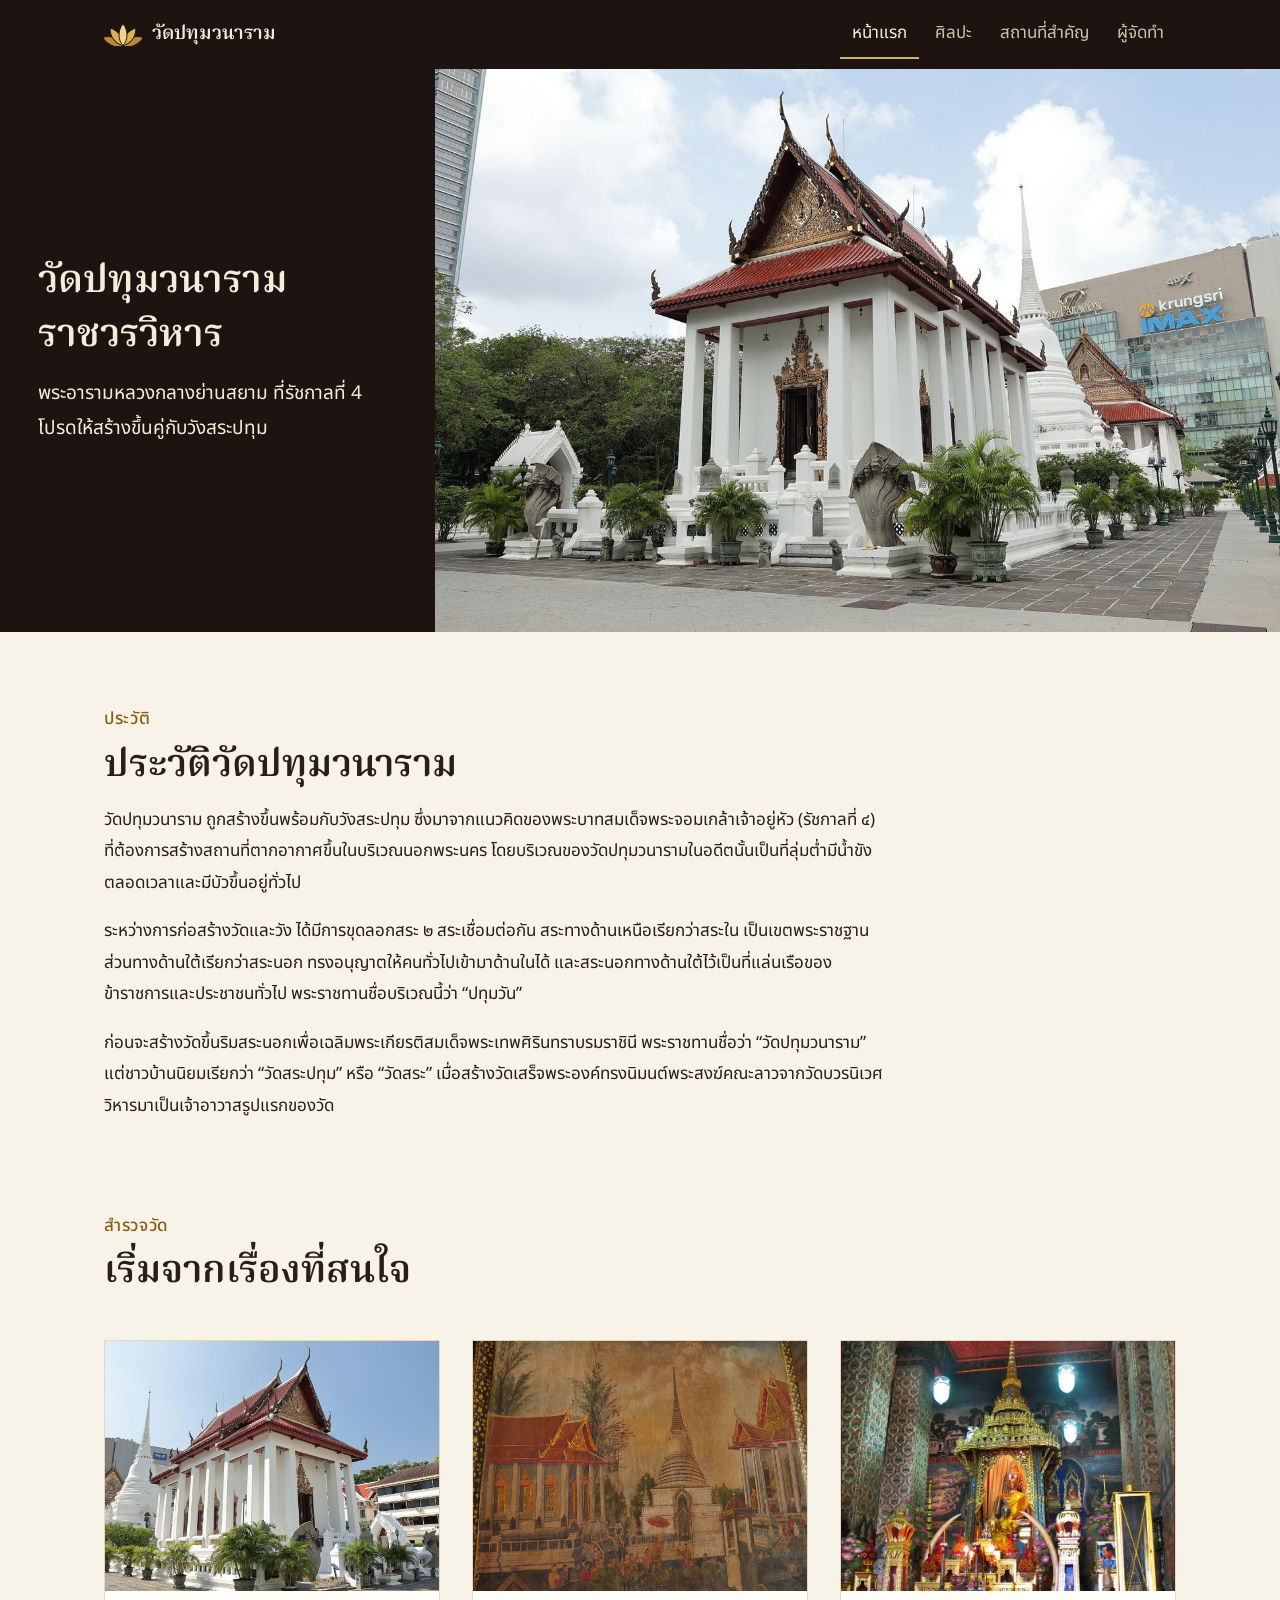
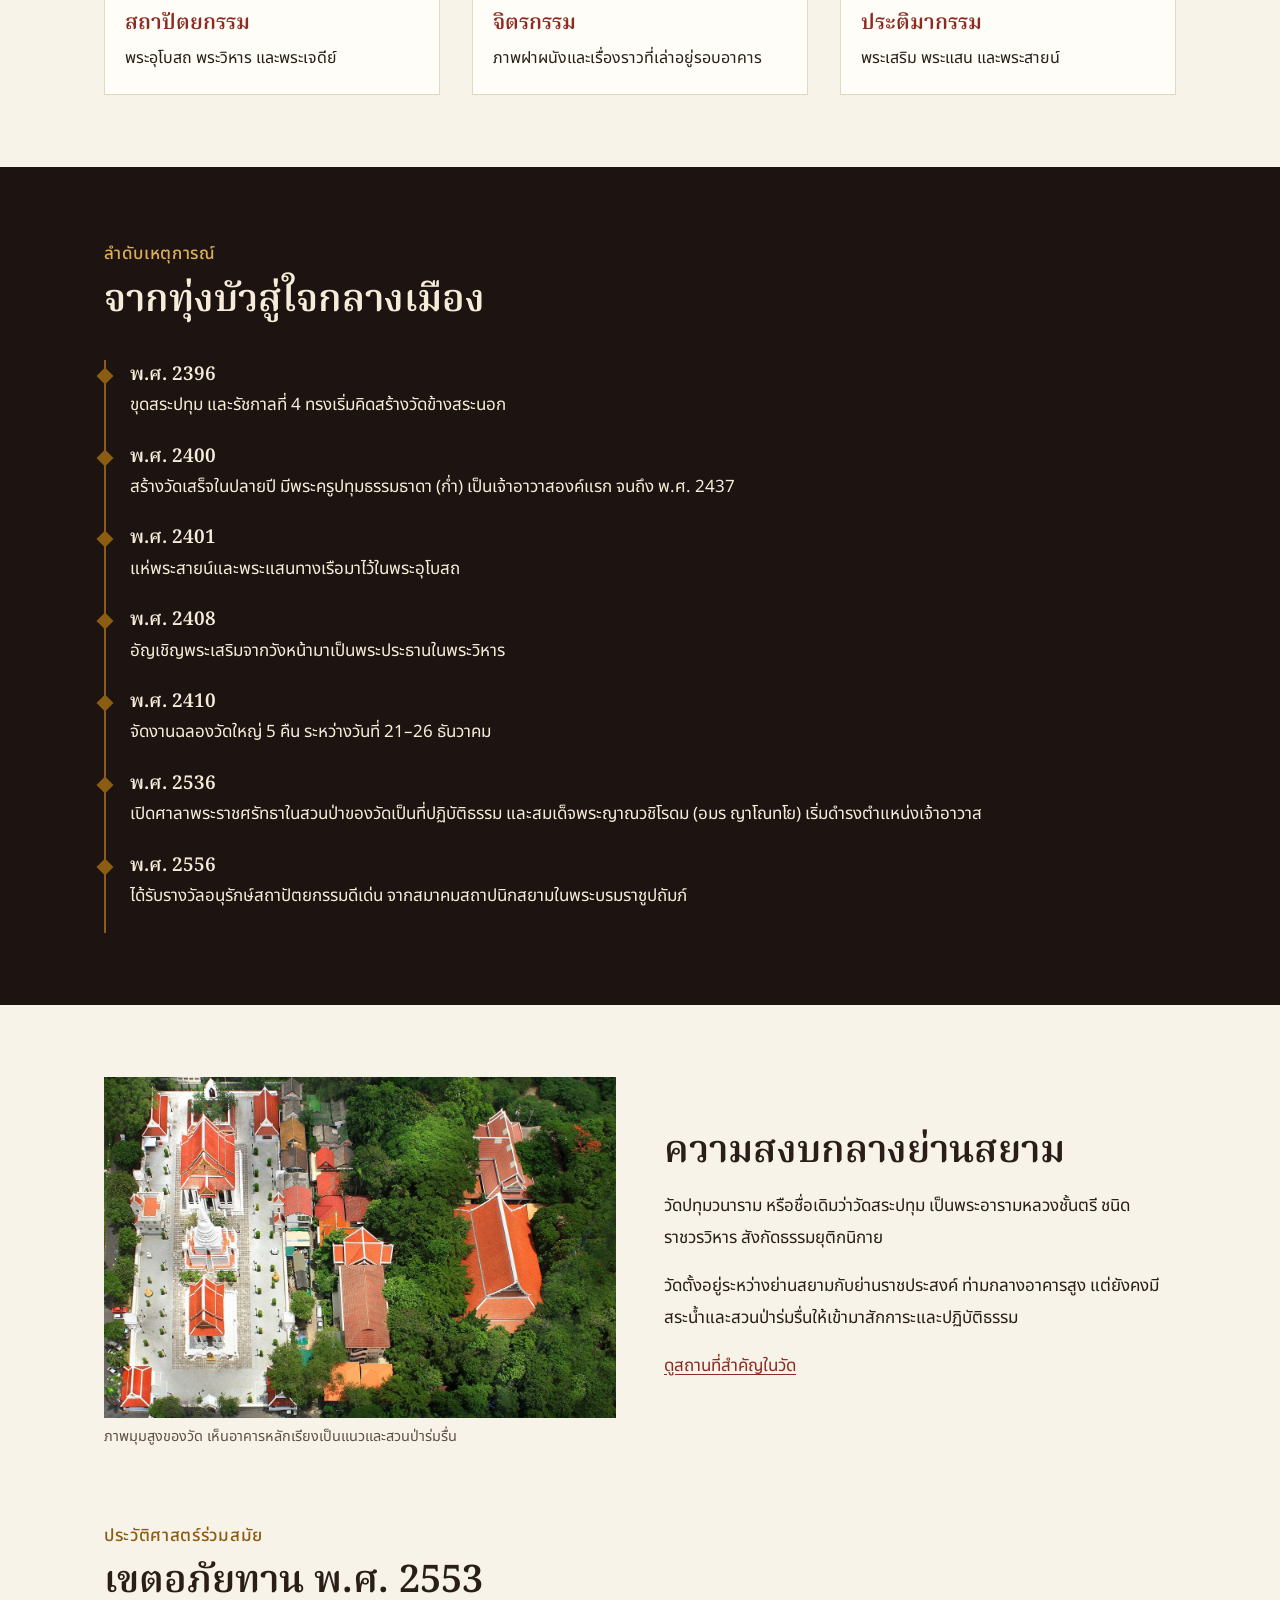
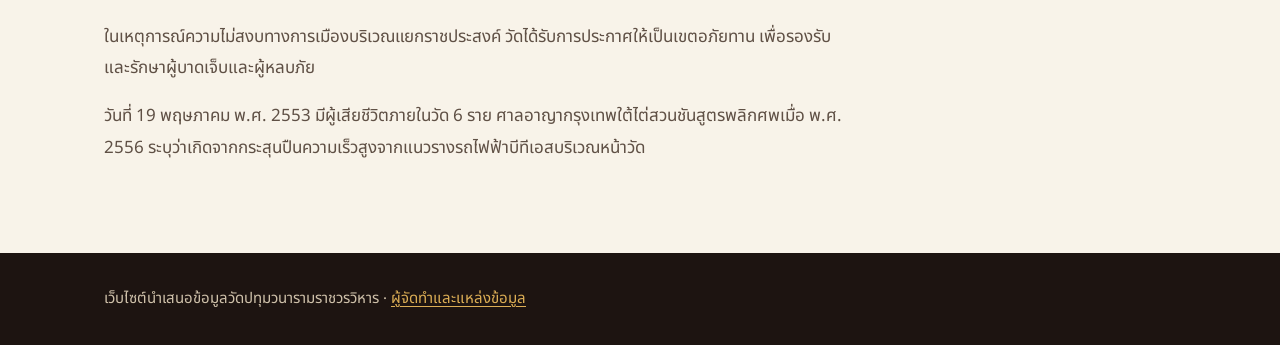
==== index.html @ 5f9ba3c5 "Move temple history to the home page Co-Authored-By: Claude Opus 5.5 <noreply@anthropic.com>" ====
<!doctype html>
<html lang="th">
<head>
  <meta charset="utf-8">
  <meta name="viewport" content="width=device-width, initial-scale=1">
  <title>วัดปทุมวนารามราชวรวิหาร</title>
  <meta name="description" content="ข้อมูลศิลปะและสถานที่สำคัญของวัดปทุมวนารามราชวรวิหาร กรุงเทพมหานคร">
  <link rel="stylesheet" href="assets/css/style.css">
</head>
<body>
  <a class="skip" href="#main">ข้ามไปยังเนื้อหา</a>
  <header class="site-header">
    <div class="wrap">
      <a class="brand" href="index.html">วัดปทุมวนาราม</a>
      <nav class="site-nav" aria-label="เมนูหลัก">
        <a href="index.html" aria-current="page">หน้าแรก</a>
        <a href="art.html">ศิลปะ</a>
        <a href="places.html">สถานที่สำคัญ</a>
        <a href="credits.html">ผู้จัดทำ</a>
      </nav>
    </div>
  </header>

  <main id="main">
    <section class="hero">
      <img src="assets/img/hero.jpg" alt="พระอุโบสถ พระเจดีย์ และพระวิหารของวัดปทุมวนาราม" width="1400" height="933">
      <div class="wrap">
        <h1>วัดปทุมวนาราม<br>ราชวรวิหาร</h1>
        <p>พระอารามหลวงกลางย่านสยาม ที่รัชกาลที่ 4 โปรดให้สร้างขึ้นคู่กับวังสระปทุม</p>
      </div>
    </section>

    <section class="section">
      <div class="wrap">
        <p class="eyebrow">ประวัติ</p>
        <h2>ประวัติวัดปทุมวนาราม</h2>
        <div class="prose">
          <p>วัดปทุมวนาราม ถูกสร้างขึ้นพร้อมกับวังสระปทุม ซึ่งมาจากแนวคิดของพระบาทสมเด็จพระจอมเกล้าเจ้าอยู่หัว (รัชกาลที่ ๔) ที่ต้องการสร้างสถานที่ตากอากาศขึ้นในบริเวณนอกพระนคร โดยบริเวณของวัดปทุมวนารามในอดีตนั้นเป็นที่ลุ่มต่ำมีน้ำขังตลอดเวลาและมีบัวขึ้นอยู่ทั่วไป</p>
          <p>ระหว่างการก่อสร้างวัดและวัง ได้มีการขุดลอกสระ ๒ สระเชื่อมต่อกัน สระทางด้านเหนือเรียกว่าสระใน เป็นเขตพระราชฐาน ส่วนทางด้านใต้เรียกว่าสระนอก ทรงอนุญาตให้คนทั่วไปเข้ามาด้านในได้ และสระนอกทางด้านใต้ไว้เป็นที่แล่นเรือของข้าราชการและประชาชนทั่วไป พระราชทานชื่อบริเวณนี้ว่า “ปทุมวัน”</p>
          <p>ก่อนจะสร้างวัดขึ้นริมสระนอกเพื่อเฉลิมพระเกียรติสมเด็จพระเทพศิรินทราบรมราชินี พระราชทานชื่อว่า “วัดปทุมวนาราม” แต่ชาวบ้านนิยมเรียกว่า “วัดสระปทุม” หรือ “วัดสระ” เมื่อสร้างวัดเสร็จพระองค์ทรงนิมนต์พระสงฆ์คณะลาวจากวัดบวรนิเวศวิหารมาเป็นเจ้าอาวาสรูปแรกของวัด</p>
        </div>
      </div>
    </section>

    <section class="section" style="padding-top:0">
      <div class="wrap">
        <p class="eyebrow">สำรวจวัด</p>
        <h2>เริ่มจากเรื่องที่สนใจ</h2>
        <div class="cards">
          <a class="card" href="art.html#architecture">
            <img src="assets/img/ubosot.jpg" alt="พระอุโบสถวัดปทุมวนาราม" width="1400" height="933" loading="lazy">
            <div class="card-body"><h3>สถาปัตยกรรม</h3><p>พระอุโบสถ พระวิหาร และพระเจดีย์</p></div>
          </a>
          <a class="card" href="art.html#painting">
            <img src="assets/img/mural-temple.jpg" alt="จิตรกรรมฝาผนังภาพวัดและเจดีย์" width="1400" height="1051" loading="lazy">
            <div class="card-body"><h3>จิตรกรรม</h3><p>ภาพฝาผนังและเรื่องราวที่เล่าอยู่รอบอาคาร</p></div>
          </a>
          <a class="card" href="art.html#sculpture">
            <img src="assets/img/phra-serm.jpg" alt="พระเสริมและพระแสนในพระวิหาร" width="1400" height="1612" loading="lazy">
            <div class="card-body"><h3>ประติมากรรม</h3><p>พระเสริม พระแสน และพระสายน์</p></div>
          </a>
        </div>
      </div>
    </section>

    <section class="section section-dark">
      <div class="wrap">
        <p class="eyebrow">ลำดับเหตุการณ์</p>
        <h2>จากทุ่งบัวสู่ใจกลางเมือง</h2>
        <ol class="timeline">
          <li><b>พ.ศ. 2396</b>ขุดสระปทุม และรัชกาลที่ 4 ทรงเริ่มคิดสร้างวัดข้างสระนอก</li>
          <li><b>พ.ศ. 2400</b>สร้างวัดเสร็จในปลายปี มีพระครูปทุมธรรมธาดา (ก่ำ) เป็นเจ้าอาวาสองค์แรก จนถึง พ.ศ. 2437</li>
          <li><b>พ.ศ. 2401</b>แห่พระสายน์และพระแสนทางเรือมาไว้ในพระอุโบสถ</li>
          <li><b>พ.ศ. 2408</b>อัญเชิญพระเสริมจากวังหน้ามาเป็นพระประธานในพระวิหาร</li>
          <li><b>พ.ศ. 2410</b>จัดงานฉลองวัดใหญ่ 5 คืน ระหว่างวันที่ 21–26 ธันวาคม</li>
          <li><b>พ.ศ. 2536</b>เปิดศาลาพระราชศรัทธาในสวนป่าของวัดเป็นที่ปฏิบัติธรรม และสมเด็จพระญาณวชิโรดม (อมร ญาโณทโย) เริ่มดำรงตำแหน่งเจ้าอาวาส</li>
          <li><b>พ.ศ. 2556</b>ได้รับรางวัลอนุรักษ์สถาปัตยกรรมดีเด่น จากสมาคมสถาปนิกสยามในพระบรมราชูปถัมภ์</li>
        </ol>
      </div>
    </section>

    <section class="section">
      <div class="wrap feature" style="margin-top:0">
        <figure>
          <img src="assets/img/aerial.jpg" alt="ภาพมุมสูงของวัดปทุมวนาราม เห็นพระวิหาร พระเจดีย์ พระอุโบสถ และสวนป่าด้านข้าง" width="1280" height="853" loading="lazy">
          <figcaption>ภาพมุมสูงของวัด เห็นอาคารหลักเรียงเป็นแนวและสวนป่าร่มรื่น</figcaption>
        </figure>
        <div>
          <h2>ความสงบกลางย่านสยาม</h2>
          <p>วัดปทุมวนาราม หรือชื่อเดิมว่าวัดสระปทุม เป็นพระอารามหลวงชั้นตรี ชนิดราชวรวิหาร สังกัดธรรมยุติกนิกาย</p>
          <p>วัดตั้งอยู่ระหว่างย่านสยามกับย่านราชประสงค์ ท่ามกลางอาคารสูง แต่ยังคงมีสระน้ำและสวนป่าร่มรื่นให้เข้ามาสักการะและปฏิบัติธรรม</p>
          <p><a href="places.html">ดูสถานที่สำคัญในวัด</a></p>
        </div>
      </div>
    </section>

    <section class="section" style="padding-top:0">
      <div class="wrap">
        <p class="eyebrow">ประวัติศาสตร์ร่วมสมัย</p>
        <h2>เขตอภัยทาน พ.ศ. 2553</h2>
        <p class="lead">ในเหตุการณ์ความไม่สงบทางการเมืองบริเวณแยกราชประสงค์ วัดได้รับการประกาศให้เป็นเขตอภัยทาน เพื่อรองรับและรักษาผู้บาดเจ็บและผู้หลบภัย</p>
        <p class="lead">วันที่ 19 พฤษภาคม พ.ศ. 2553 มีผู้เสียชีวิตภายในวัด 6 ราย ศาลอาญากรุงเทพใต้ไต่สวนชันสูตรพลิกศพเมื่อ พ.ศ. 2556 ระบุว่าเกิดจากกระสุนปืนความเร็วสูงจากแนวรางรถไฟฟ้าบีทีเอสบริเวณหน้าวัด</p>
      </div>
    </section>
  </main>

  <footer class="site-footer">
    <div class="wrap"><p>เว็บไซต์นำเสนอข้อมูลวัดปทุมวนารามราชวรวิหาร · <a href="credits.html">ผู้จัดทำและแหล่งข้อมูล</a></p></div>
  </footer>
</body>
</html>
---- assets/css/style.css ----
@import url('https://fonts.googleapis.com/css2?family=Noto+Sans+Thai:wght@300;400;500;700&family=Noto+Serif+Thai:wght@400;600;700&display=swap');

:root {
  --ivory: #f8f3e9;
  --paper: #fffdf8;
  --ink: #2a1f18;
  --ink-soft: #5f5045;
  --lacquer: #1d1411;
  --on-lacquer: #f6ecd9;
  --on-lacquer-soft: #cfc1aa;
  --roof: #8c2b20;
  --gold: #8a5d12;
  --gold-bright: #dcae55;
  --line: #e2d7c3;
  --serif: 'Noto Serif Thai', serif;
  --sans: 'Noto Sans Thai', sans-serif;
  --wrap: 1120px;
}

* { box-sizing: border-box; }

html { scroll-behavior: smooth; scroll-padding-top: 88px; }

body {
  margin: 0;
  background: var(--ivory);
  color: var(--ink);
  font: 400 17px/1.85 var(--sans);
}

img { display: block; max-width: 100%; height: auto; }

a { color: var(--roof); text-underline-offset: 3px; }

:focus-visible { outline: 3px solid var(--gold-bright); outline-offset: 2px; }

h1, h2, h3 { font-family: var(--serif); font-weight: 600; line-height: 1.4; margin: 0; }

p { margin: 0 0 1em; }

.wrap { max-width: var(--wrap); margin: 0 auto; padding: 0 24px; }

.skip {
  position: absolute;
  left: 16px;
  top: -60px;
  background: var(--paper);
  padding: 8px 16px;
  z-index: 20;
}
.skip:focus { top: 8px; }

/* Header */
.site-header {
  position: sticky;
  top: 0;
  z-index: 10;
  background: var(--lacquer);
  color: var(--on-lacquer);
}
.site-header .wrap {
  display: flex;
  flex-wrap: wrap;
  align-items: center;
  justify-content: space-between;
  gap: 4px 24px;
  padding-top: 10px;
  padding-bottom: 10px;
}
.brand {
  display: inline-flex;
  align-items: center;
  gap: 10px;
  color: var(--on-lacquer);
  font: 600 19px/1.4 var(--serif);
  text-decoration: none;
}
.brand::before {
  content: '';
  width: 38px;
  height: 26px;
  background: url('../img/lotus.svg') center / contain no-repeat;
}
.site-nav { display: flex; flex-wrap: wrap; gap: 4px; }
.site-nav a {
  color: var(--on-lacquer-soft);
  padding: 8px 12px;
  min-height: 44px;
  display: inline-flex;
  align-items: center;
  text-decoration: none;
  border-bottom: 2px solid transparent;
  transition: color .2s;
}
.site-nav a:hover { color: var(--on-lacquer); }
.site-nav a[aria-current="page"] { color: var(--on-lacquer); border-bottom-color: var(--gold-bright); }

/* Hero */
.hero {
  display: grid;
  grid-template-columns: minmax(0, 1fr) auto;
  align-items: center;
  color: var(--on-lacquer);
  background: var(--lacquer);
}
.hero img {
  grid-column: 2;
  grid-row: 1;
  width: min(66vw, calc((100svh - 64px) * 1.5));
}
.hero .wrap {
  grid-column: 1;
  grid-row: 1;
  max-width: none;
  margin: 0;
  padding: 32px clamp(24px, 3vw, 56px);
}
.hero h1 { font-size: clamp(32px, 3vw, 56px); }
.hero p { max-width: 24em; margin: 12px 0 0; font-size: 19px; }

.page-head { background: var(--lacquer); color: var(--on-lacquer); padding: 64px 0 56px; }
.page-head h1 { font-size: clamp(34px, 5vw, 50px); }
.page-head p { max-width: 42em; margin: 12px 0 0; color: var(--on-lacquer-soft); }

.subnav { display: flex; flex-wrap: wrap; gap: 8px; margin-top: 28px; }
.subnav a {
  color: var(--on-lacquer);
  border: 1px solid #6a5642;
  padding: 8px 18px;
  min-height: 44px;
  display: inline-flex;
  align-items: center;
  text-decoration: none;
  transition: border-color .2s, color .2s;
}
.subnav a:hover { border-color: var(--gold-bright); color: var(--gold-bright); }

/* Sections */
.section { padding: 72px 0; }
.section-dark { background: var(--lacquer); color: var(--on-lacquer); }
.section-dark a { color: var(--gold-bright); }
.section-dark .lead, .section-dark figcaption { color: var(--on-lacquer-soft); }

.eyebrow { color: var(--gold); font-weight: 500; letter-spacing: .04em; margin: 0 0 4px; }
.section-dark .eyebrow { color: var(--gold-bright); }
.section h2 { font-size: clamp(28px, 4vw, 38px); margin-bottom: 12px; }
.lead { max-width: 44em; color: var(--ink-soft); }
.prose { max-width: 46em; }

/* Feature rows */
.feature {
  display: grid;
  grid-template-columns: 1fr 1fr;
  gap: 48px;
  align-items: center;
  margin-top: 56px;
}
.feature:nth-of-type(even) > figure { order: 2; }
.feature h3 { font-size: 26px; margin-bottom: 8px; }
.feature figure, .card figure, .mural figure { margin: 0; }
figcaption { color: var(--ink-soft); font-size: 14.5px; line-height: 1.6; margin-top: 8px; }
.tall img { max-height: 620px; width: auto; margin: 0 auto; }

.facts { list-style: none; padding: 0; margin: 12px 0 0; border-top: 1px solid var(--line); }
.facts li { padding: 8px 0; border-bottom: 1px solid var(--line); }
.facts b { font-weight: 500; }

/* Mural stories */
.mural-group { margin-top: 48px; }
.mural-group h3 { font-size: 24px; margin-bottom: 12px; }
.stories { display: grid; grid-template-columns: repeat(2, 1fr); gap: 24px 40px; margin-top: 16px; }
.stories h4 { font: 500 18px/1.5 var(--sans); margin: 0 0 4px; color: var(--gold-bright); }
.stories p { margin: 0; color: var(--on-lacquer-soft); }
.mural { columns: 3 280px; column-gap: 20px; margin-top: 40px; }
.mural figure { break-inside: avoid; margin-bottom: 24px; }

.legend {
  display: grid;
  grid-template-columns: 1fr 1fr;
  gap: 48px;
  margin-top: 56px;
  padding: 32px;
  background: var(--paper);
  border: 1px solid var(--line);
}
.legend h3 { font-size: 24px; margin-bottom: 8px; }
.legend .timeline { margin-top: 16px; }

/* Cards */
.cards { display: grid; grid-template-columns: repeat(3, 1fr); gap: 32px; margin-top: 40px; }
.card { background: var(--paper); border: 1px solid var(--line); display: flex; flex-direction: column; }
.card img { aspect-ratio: 4 / 3; width: 100%; object-fit: cover; }
.card-body { padding: 18px 20px 20px; }
.card h3 { font-size: 21px; margin-bottom: 6px; }
.card p { margin: 0; font-size: 16px; }
a.card { color: inherit; text-decoration: none; transition: border-color .2s; }
a.card:hover { border-color: var(--gold); }
a.card h3 { color: var(--roof); }

.name-list { columns: 2 300px; column-gap: 40px; padding-left: 20px; margin: 16px 0 0; }

/* Timeline */
.timeline { list-style: none; margin: 32px 0 0; padding: 0; border-left: 2px solid var(--gold); }
.timeline li { padding: 0 0 20px 24px; position: relative; }
.timeline li::before {
  content: '';
  position: absolute;
  left: -7px;
  top: 10px;
  width: 12px;
  height: 12px;
  background: var(--gold);
  transform: rotate(45deg);
}
.timeline b { font: 600 19px/1.6 var(--serif); display: block; }

.note {
  background: var(--paper);
  border-left: 3px solid var(--gold);
  padding: 14px 20px;
  margin-top: 32px;
  max-width: 48em;
  font-size: 16px;
}
.note p:last-child { margin: 0; }

/* Credits */
.team { display: grid; grid-template-columns: repeat(3, 1fr); gap: 20px; margin-top: 24px; list-style: none; padding: 0; }
.team li { background: var(--paper); border: 1px solid var(--line); padding: 16px 20px; }
.team b { display: block; font-weight: 500; }
.sources { padding-left: 20px; }
.sources li { margin-bottom: 6px; overflow-wrap: anywhere; }
.table-wrap { overflow-x: auto; margin-top: 16px; }
table { border-collapse: collapse; width: 100%; font-size: 15px; line-height: 1.6; }
th, td { text-align: left; padding: 8px 12px; border-bottom: 1px solid var(--line); vertical-align: top; }
th { font-weight: 500; }

/* Footer */
.site-footer { background: var(--lacquer); color: var(--on-lacquer-soft); padding: 32px 0; font-size: 15px; }
.site-footer a { color: var(--gold-bright); }
.site-footer p { margin: 0; }

@media (max-width: 1100px) {
  .hero { grid-template-columns: 1fr; }
  .hero img { grid-column: 1; width: 100%; }
  .hero .wrap { grid-row: 2; padding: 28px 24px 36px; }
}

@media (max-width: 860px) {
  .feature { grid-template-columns: 1fr; gap: 20px; margin-top: 44px; }
  .feature:nth-of-type(even) > figure { order: 0; }
  .cards, .team { grid-template-columns: repeat(2, 1fr); gap: 20px; }
  .stories { grid-template-columns: 1fr; }
  .legend { grid-template-columns: 1fr; gap: 28px; padding: 24px 20px; }
  .section { padding: 56px 0; }
}

@media (max-width: 560px) {
  body { font-size: 16px; }
  .wrap { padding: 0 16px; }
  .site-header { position: static; }
  html { scroll-padding-top: 16px; }
  .hero .wrap { padding: 24px 16px 32px; }
  .cards, .team { grid-template-columns: 1fr; }
  .site-nav { margin-left: -7px; gap: 0; }
  .site-nav a { padding: 8px 7px; font-size: 15px; }
  .hero p { font-size: 17px; }
}

@media (prefers-reduced-motion: reduce) {
  html { scroll-behavior: auto; }
  * { transition: none !important; }
}
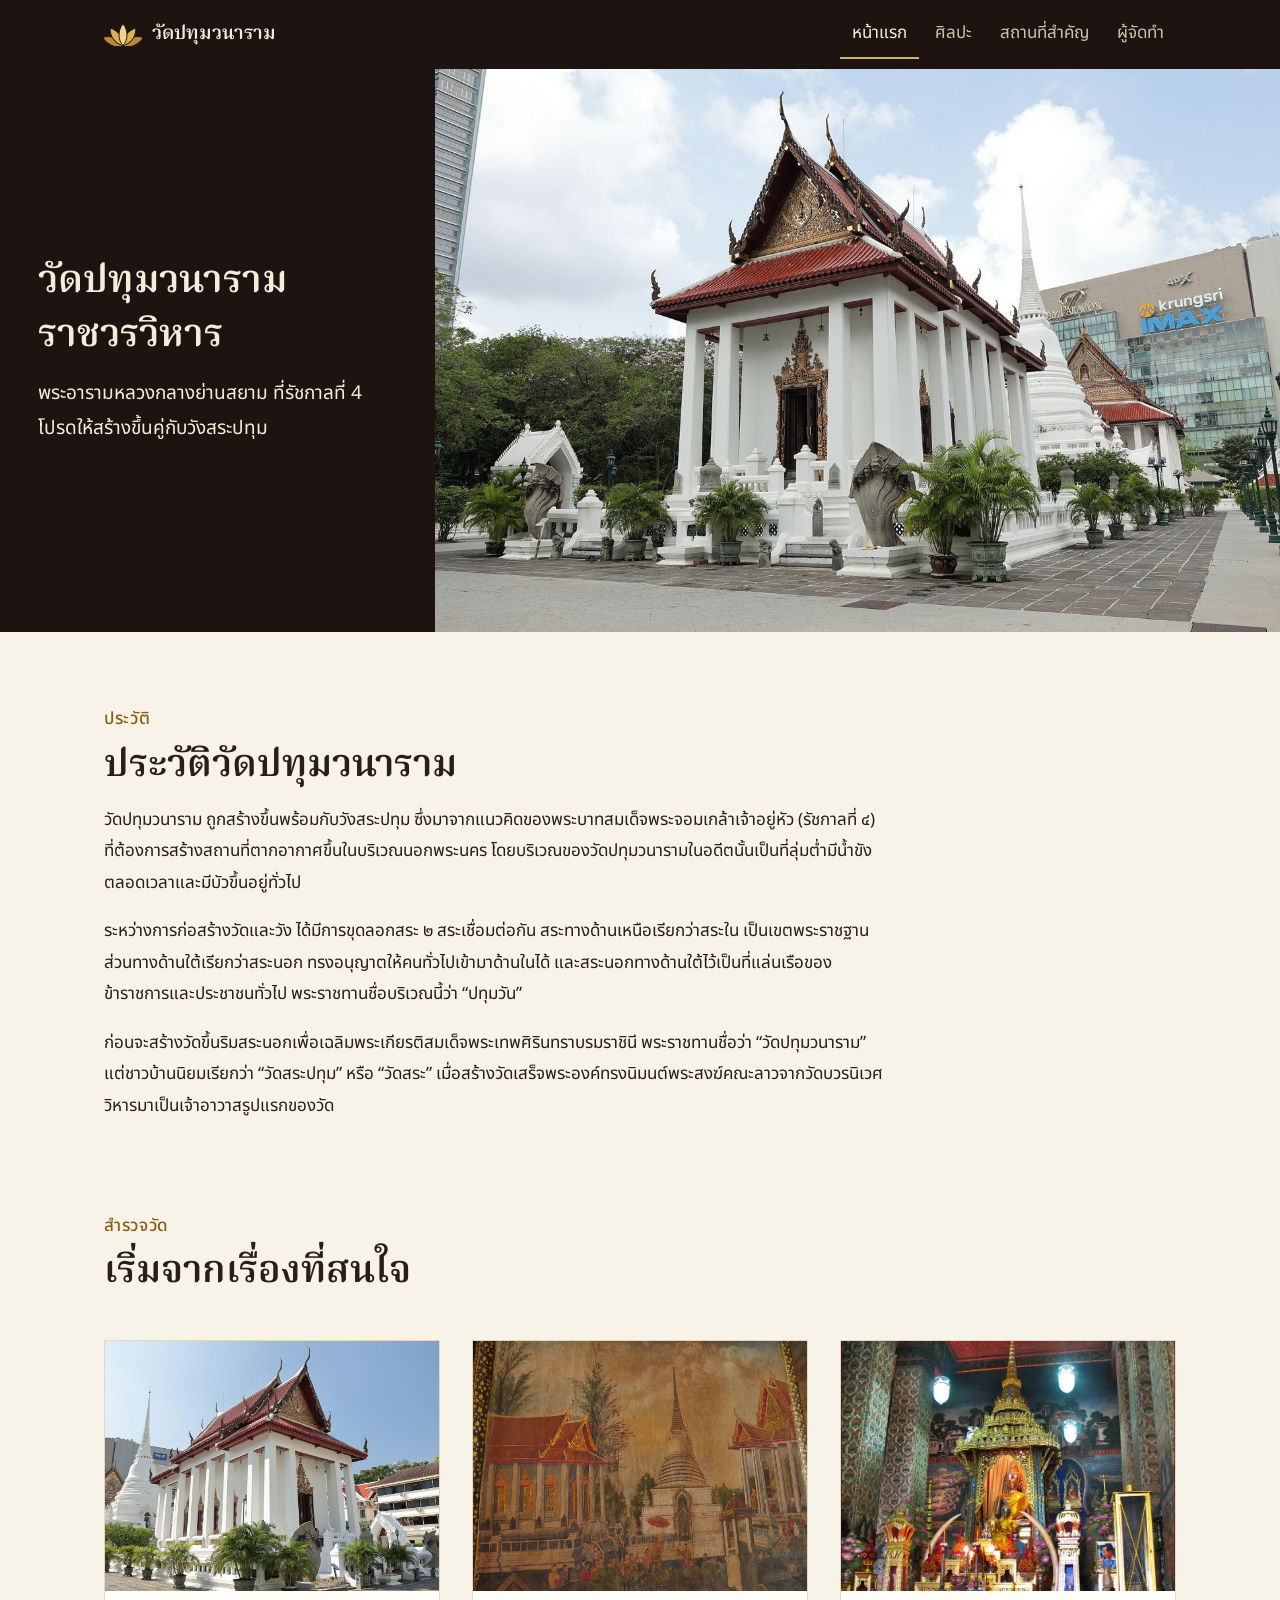
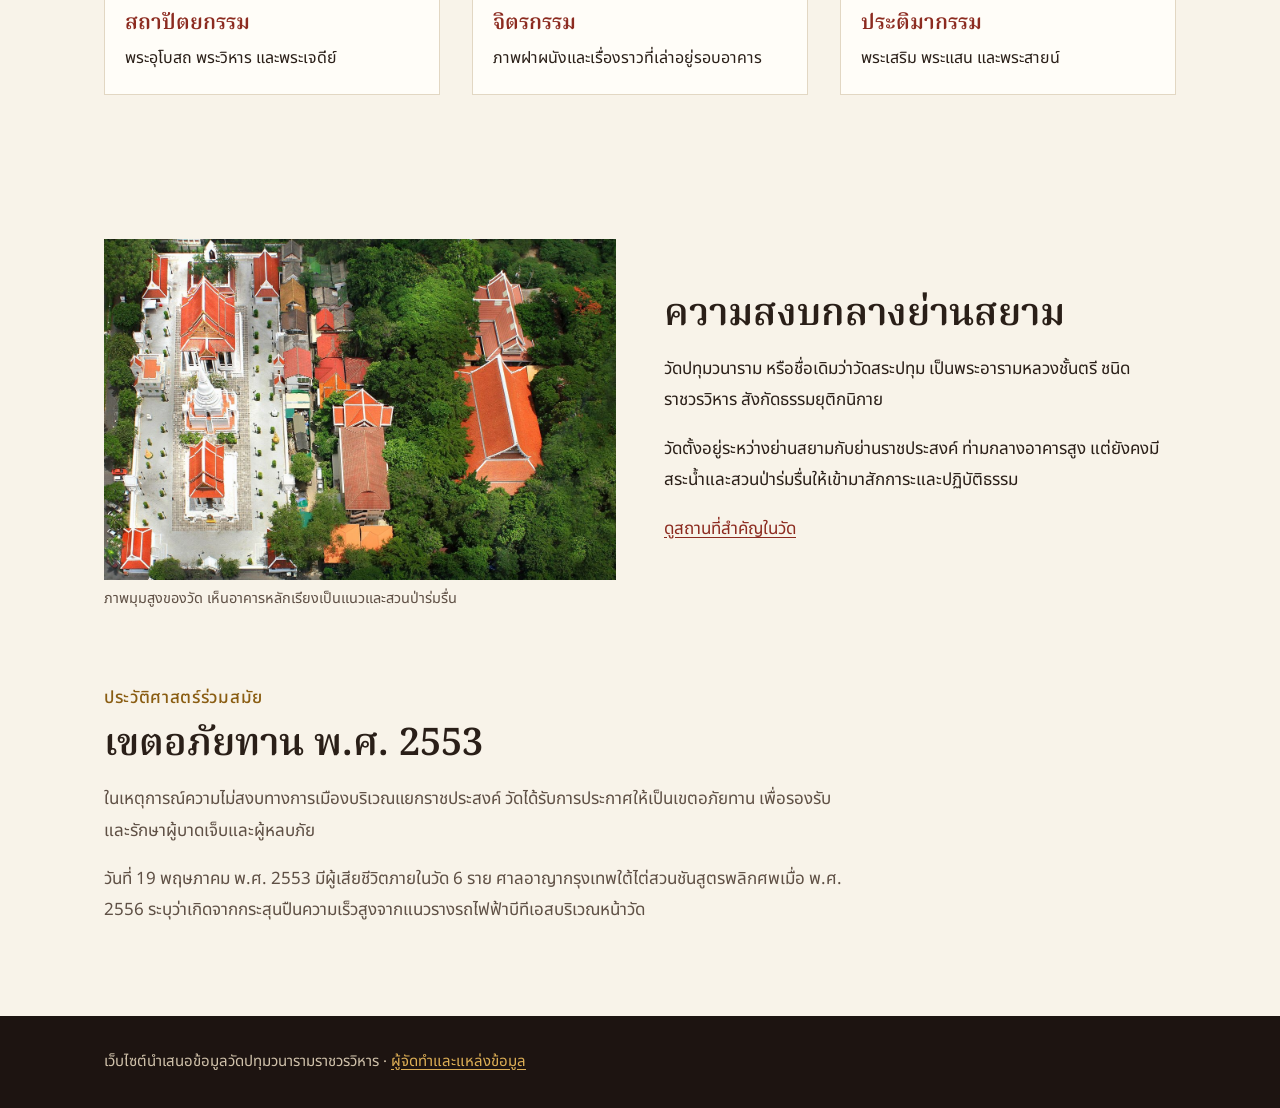
==== commit 106c225d: "Remove the timeline from the home page Co-Authored-By: Claude Opus 5.5 <noreply@anthropic.com>" ====
--- a/index.html
+++ b/index.html
@@ -63,22 +63,6 @@
       </div>
     </section>
 
-    <section class="section section-dark">
-      <div class="wrap">
-        <p class="eyebrow">ลำดับเหตุการณ์</p>
-        <h2>จากทุ่งบัวสู่ใจกลางเมือง</h2>
-        <ol class="timeline">
-          <li><b>พ.ศ. 2396</b>ขุดสระปทุม และรัชกาลที่ 4 ทรงเริ่มคิดสร้างวัดข้างสระนอก</li>
-          <li><b>พ.ศ. 2400</b>สร้างวัดเสร็จในปลายปี มีพระครูปทุมธรรมธาดา (ก่ำ) เป็นเจ้าอาวาสองค์แรก จนถึง พ.ศ. 2437</li>
-          <li><b>พ.ศ. 2401</b>แห่พระสายน์และพระแสนทางเรือมาไว้ในพระอุโบสถ</li>
-          <li><b>พ.ศ. 2408</b>อัญเชิญพระเสริมจากวังหน้ามาเป็นพระประธานในพระวิหาร</li>
-          <li><b>พ.ศ. 2410</b>จัดงานฉลองวัดใหญ่ 5 คืน ระหว่างวันที่ 21–26 ธันวาคม</li>
-          <li><b>พ.ศ. 2536</b>เปิดศาลาพระราชศรัทธาในสวนป่าของวัดเป็นที่ปฏิบัติธรรม และสมเด็จพระญาณวชิโรดม (อมร ญาโณทโย) เริ่มดำรงตำแหน่งเจ้าอาวาส</li>
-          <li><b>พ.ศ. 2556</b>ได้รับรางวัลอนุรักษ์สถาปัตยกรรมดีเด่น จากสมาคมสถาปนิกสยามในพระบรมราชูปถัมภ์</li>
-        </ol>
-      </div>
-    </section>
-
     <section class="section">
       <div class="wrap feature" style="margin-top:0">
         <figure>
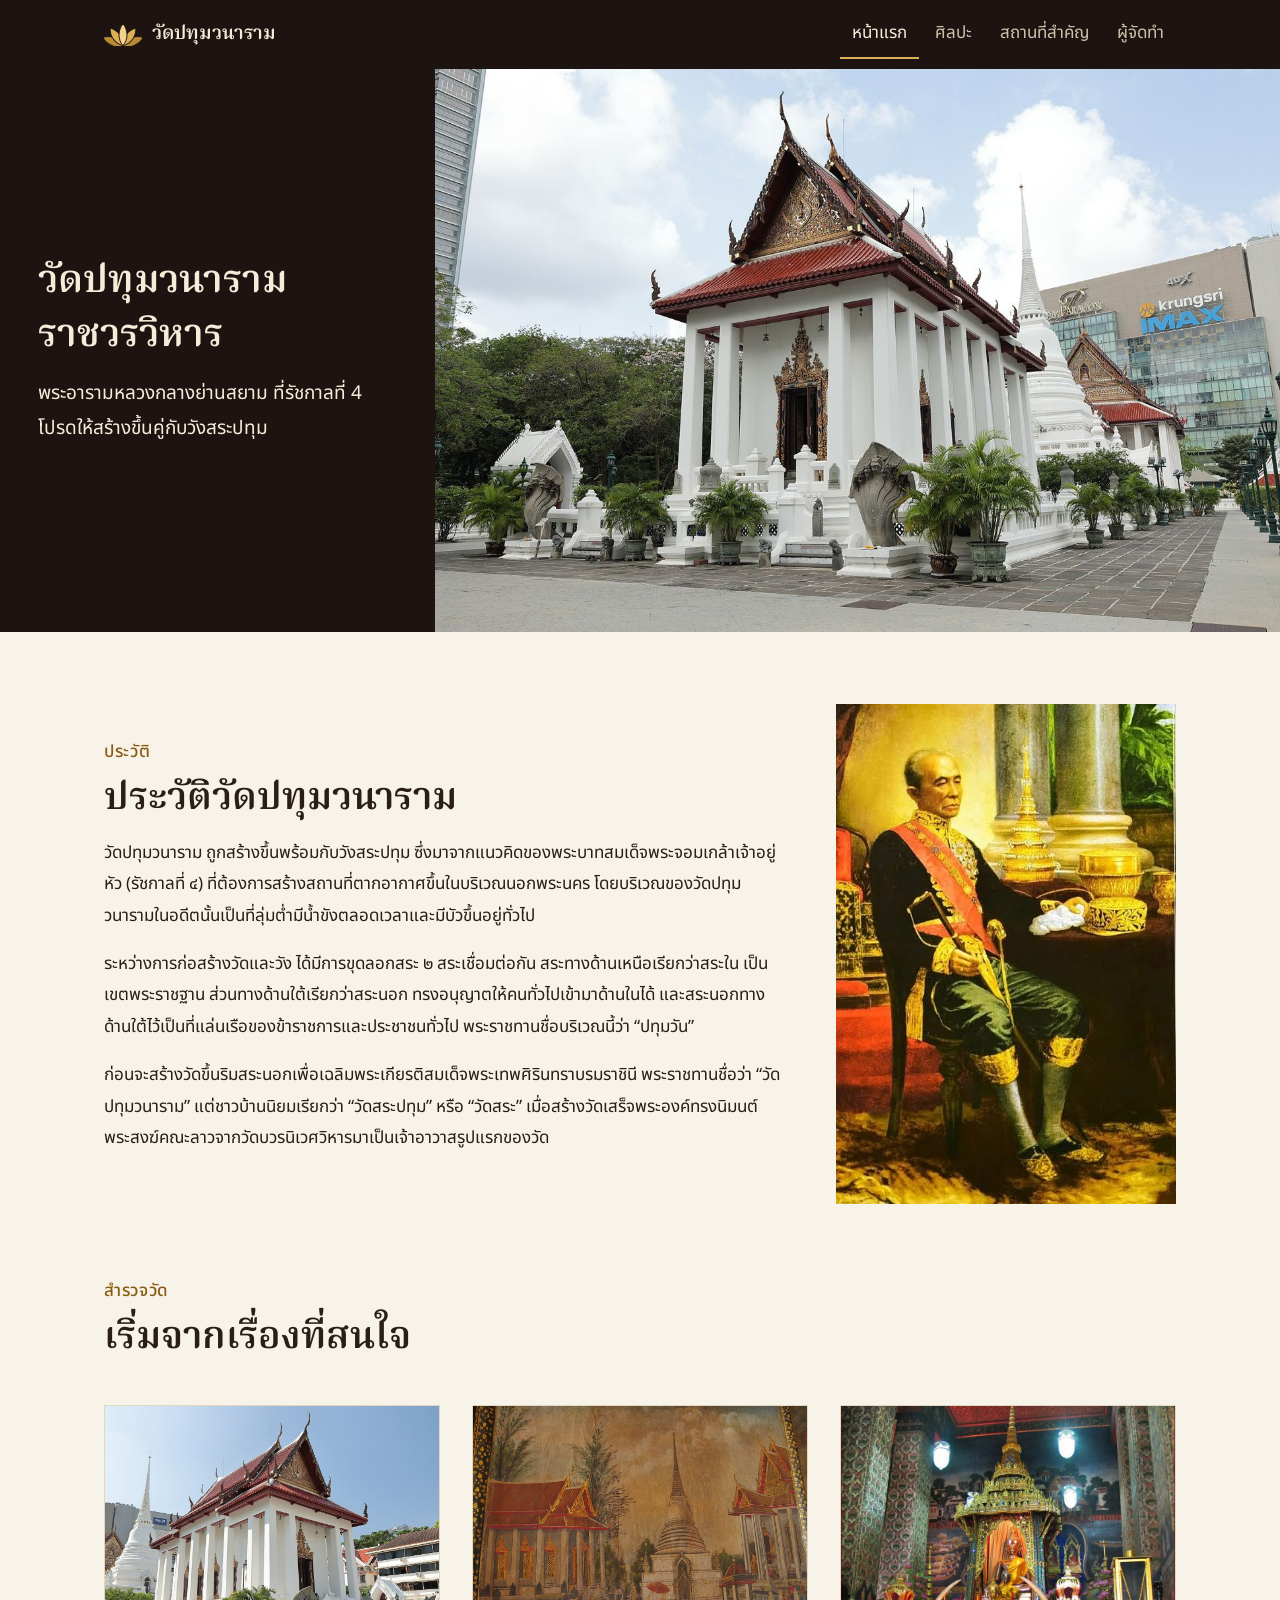
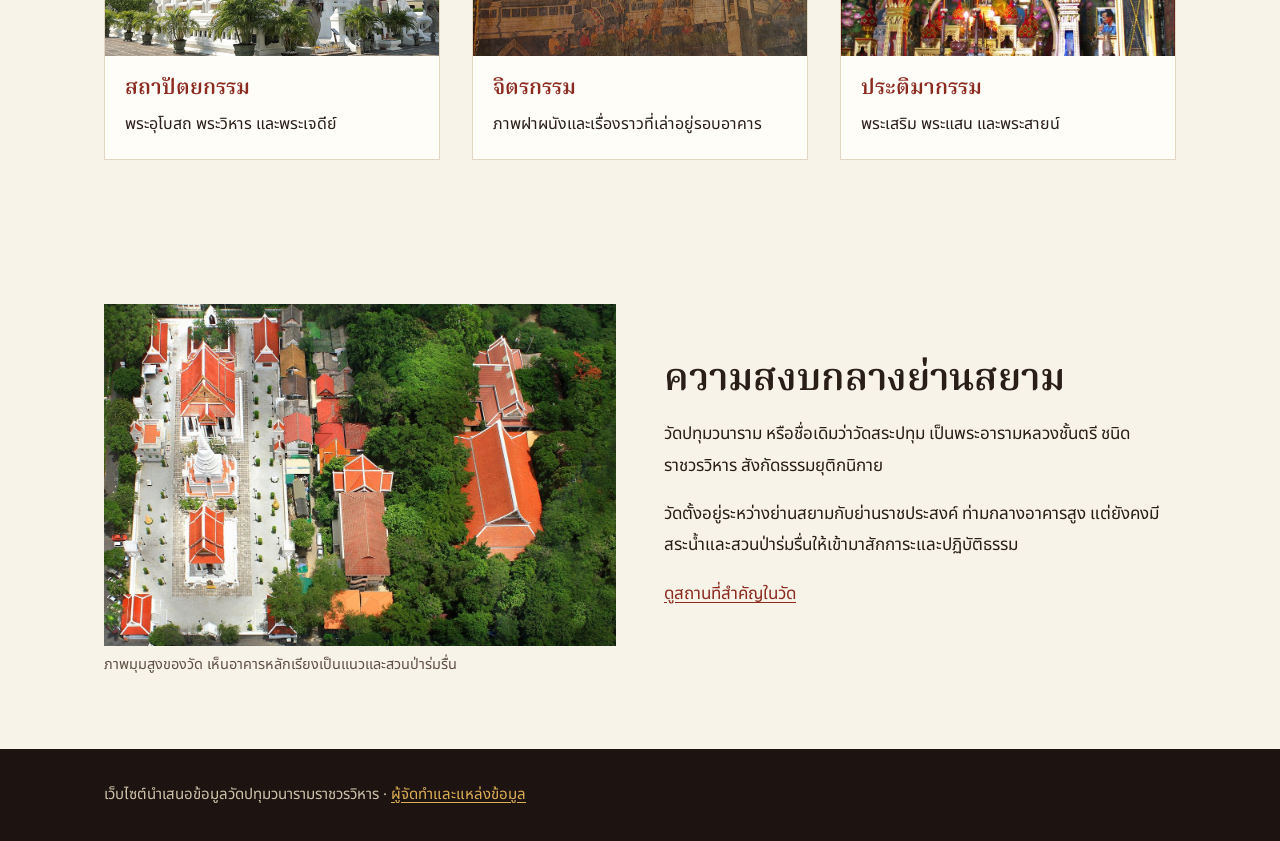
==== commit f471a305: "Add portrait beside history and remove contemporary history section Co-Authored-By: Claude Opus 5.5 " ====
--- a/index.html
+++ b/index.html
@@ -32,12 +32,17 @@
 
     <section class="section">
       <div class="wrap">
-        <p class="eyebrow">ประวัติ</p>
-        <h2>ประวัติวัดปทุมวนาราม</h2>
-        <div class="prose">
+        <div class="history">
+          <div>
+            <p class="eyebrow">ประวัติ</p>
+            <h2>ประวัติวัดปทุมวนาราม</h2>
           <p>วัดปทุมวนาราม ถูกสร้างขึ้นพร้อมกับวังสระปทุม ซึ่งมาจากแนวคิดของพระบาทสมเด็จพระจอมเกล้าเจ้าอยู่หัว (รัชกาลที่ ๔) ที่ต้องการสร้างสถานที่ตากอากาศขึ้นในบริเวณนอกพระนคร โดยบริเวณของวัดปทุมวนารามในอดีตนั้นเป็นที่ลุ่มต่ำมีน้ำขังตลอดเวลาและมีบัวขึ้นอยู่ทั่วไป</p>
           <p>ระหว่างการก่อสร้างวัดและวัง ได้มีการขุดลอกสระ ๒ สระเชื่อมต่อกัน สระทางด้านเหนือเรียกว่าสระใน เป็นเขตพระราชฐาน ส่วนทางด้านใต้เรียกว่าสระนอก ทรงอนุญาตให้คนทั่วไปเข้ามาด้านในได้ และสระนอกทางด้านใต้ไว้เป็นที่แล่นเรือของข้าราชการและประชาชนทั่วไป พระราชทานชื่อบริเวณนี้ว่า “ปทุมวัน”</p>
           <p>ก่อนจะสร้างวัดขึ้นริมสระนอกเพื่อเฉลิมพระเกียรติสมเด็จพระเทพศิรินทราบรมราชินี พระราชทานชื่อว่า “วัดปทุมวนาราม” แต่ชาวบ้านนิยมเรียกว่า “วัดสระปทุม” หรือ “วัดสระ” เมื่อสร้างวัดเสร็จพระองค์ทรงนิมนต์พระสงฆ์คณะลาวจากวัดบวรนิเวศวิหารมาเป็นเจ้าอาวาสรูปแรกของวัด</p>
+          </div>
+          <figure>
+            <img src="assets/img/portrait.jpg" alt="ภาพจิตรกรรมบุคคลนั่งเก้าอี้ แต่งกายชุดขุนนางสยามสีเข้มปักทอง สวมสายสะพายสีแดง" width="457" height="672" loading="lazy">
+          </figure>
         </div>
       </div>
     </section>
@@ -77,15 +82,6 @@
         </div>
       </div>
     </section>
-
-    <section class="section" style="padding-top:0">
-      <div class="wrap">
-        <p class="eyebrow">ประวัติศาสตร์ร่วมสมัย</p>
-        <h2>เขตอภัยทาน พ.ศ. 2553</h2>
-        <p class="lead">ในเหตุการณ์ความไม่สงบทางการเมืองบริเวณแยกราชประสงค์ วัดได้รับการประกาศให้เป็นเขตอภัยทาน เพื่อรองรับและรักษาผู้บาดเจ็บและผู้หลบภัย</p>
-        <p class="lead">วันที่ 19 พฤษภาคม พ.ศ. 2553 มีผู้เสียชีวิตภายในวัด 6 ราย ศาลอาญากรุงเทพใต้ไต่สวนชันสูตรพลิกศพเมื่อ พ.ศ. 2556 ระบุว่าเกิดจากกระสุนปืนความเร็วสูงจากแนวรางรถไฟฟ้าบีทีเอสบริเวณหน้าวัด</p>
-      </div>
-    </section>
   </main>
 
   <footer class="site-footer">
--- a/assets/css/style.css
+++ b/assets/css/style.css
@@ -145,7 +145,14 @@
 .section-dark .eyebrow { color: var(--gold-bright); }
 .section h2 { font-size: clamp(28px, 4vw, 38px); margin-bottom: 12px; }
 .lead { max-width: 44em; color: var(--ink-soft); }
-.prose { max-width: 46em; }
+.history {
+  display: grid;
+  grid-template-columns: minmax(0, 1fr) 340px;
+  gap: 56px;
+  align-items: center;
+}
+.history figure { margin: 0; }
+.history img { width: 100%; }
 
 /* Feature rows */
 .feature {
@@ -251,6 +258,8 @@
   .feature:nth-of-type(even) > figure { order: 0; }
   .cards, .team { grid-template-columns: repeat(2, 1fr); gap: 20px; }
   .stories { grid-template-columns: 1fr; }
+  .history { grid-template-columns: 1fr; gap: 28px; }
+  .history figure { max-width: 340px; margin: 0 auto; }
   .legend { grid-template-columns: 1fr; gap: 28px; padding: 24px 20px; }
   .section { padding: 56px 0; }
 }
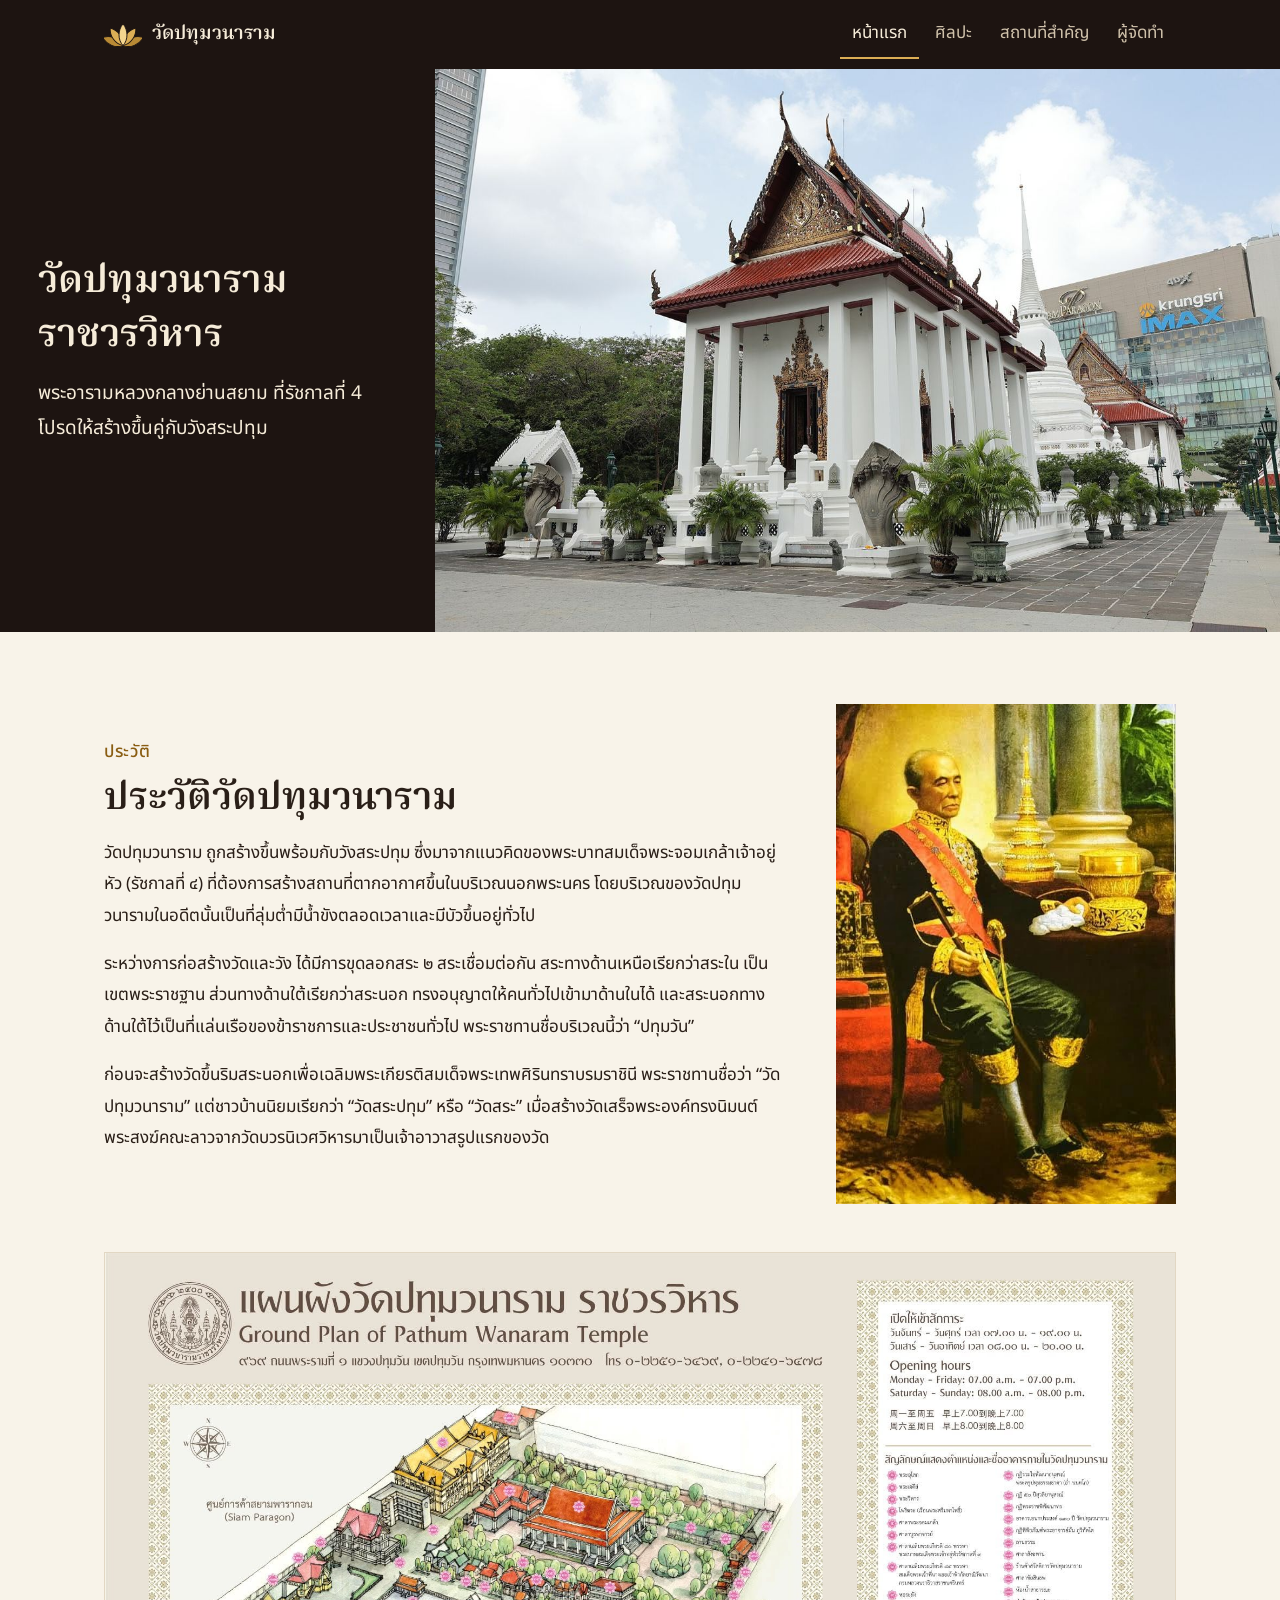
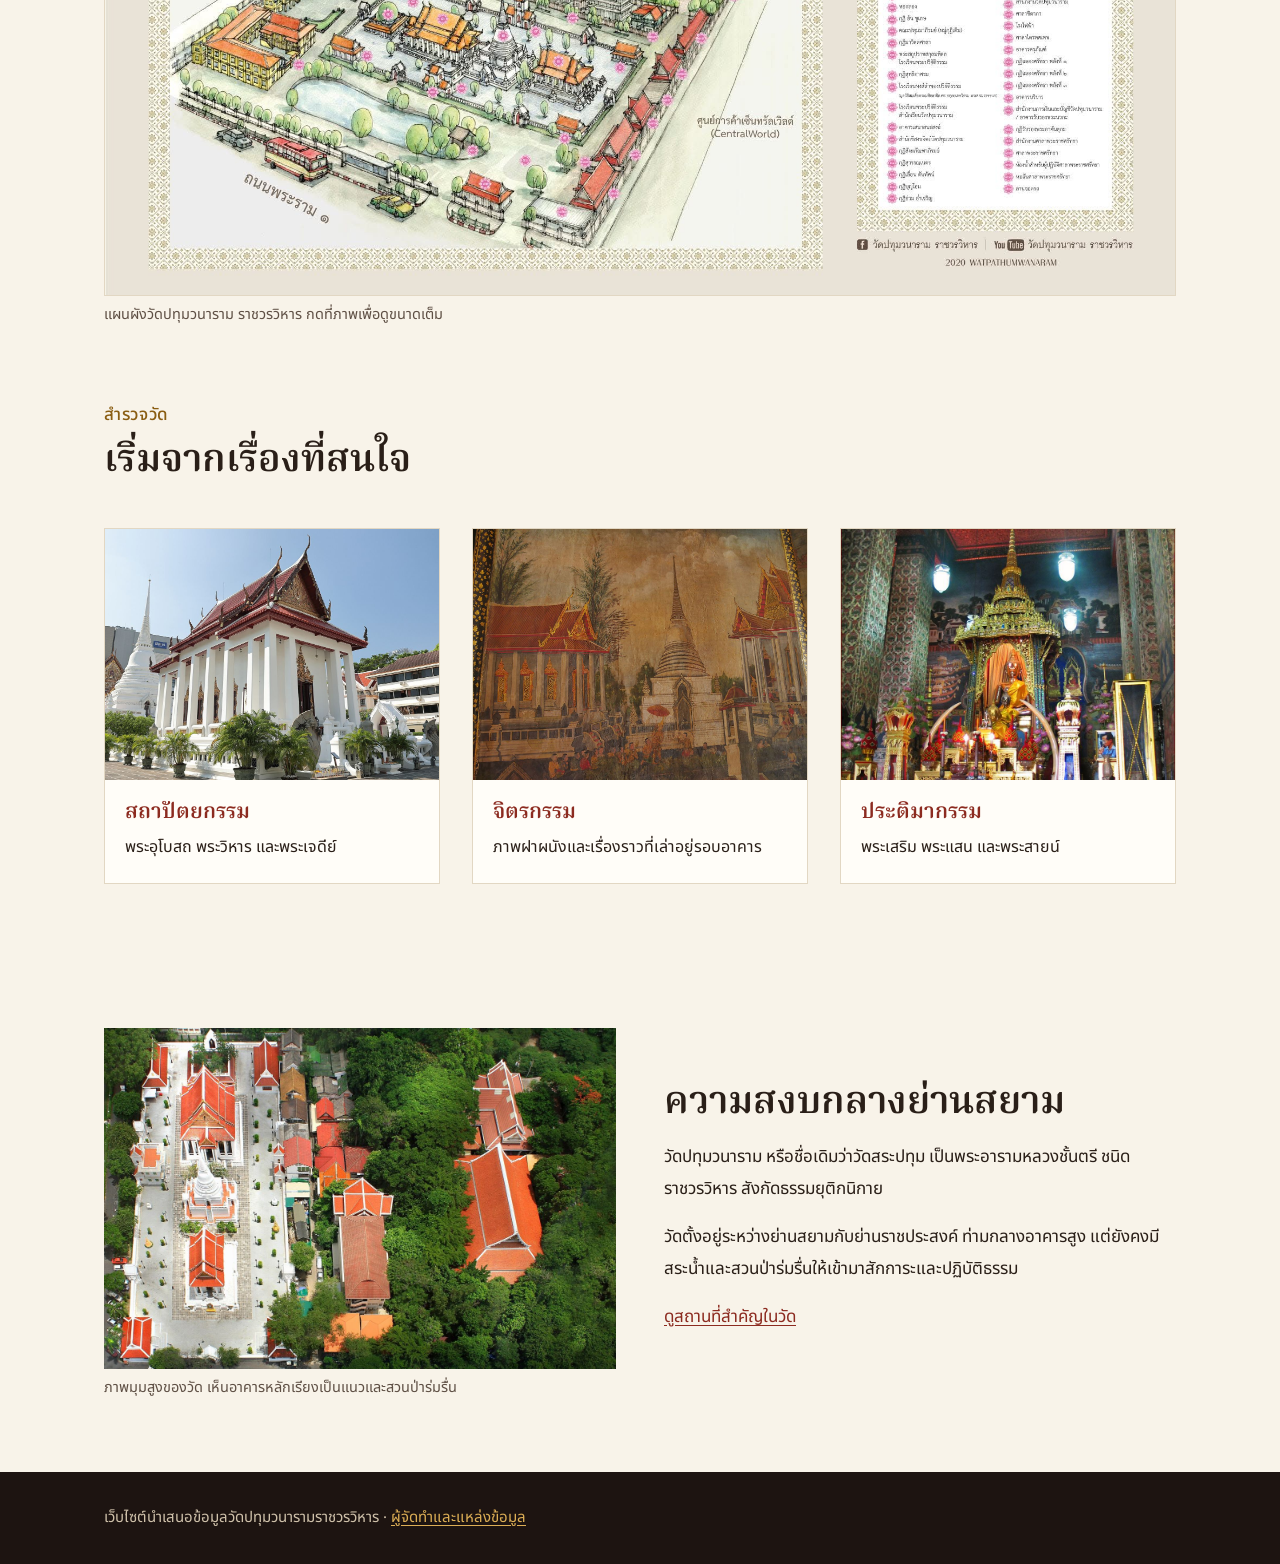
==== commit d4378e06: "Add temple plan below the history text Co-Authored-By: Claude Opus 5.5 <noreply@anthropic.com>" ====
--- a/index.html
+++ b/index.html
@@ -41,9 +41,13 @@
           <p>ก่อนจะสร้างวัดขึ้นริมสระนอกเพื่อเฉลิมพระเกียรติสมเด็จพระเทพศิรินทราบรมราชินี พระราชทานชื่อว่า “วัดปทุมวนาราม” แต่ชาวบ้านนิยมเรียกว่า “วัดสระปทุม” หรือ “วัดสระ” เมื่อสร้างวัดเสร็จพระองค์ทรงนิมนต์พระสงฆ์คณะลาวจากวัดบวรนิเวศวิหารมาเป็นเจ้าอาวาสรูปแรกของวัด</p>
           </div>
           <figure>
-            <img src="assets/img/portrait.jpg" alt="ภาพจิตรกรรมบุคคลนั่งเก้าอี้ แต่งกายชุดขุนนางสยามสีเข้มปักทอง สวมสายสะพายสีแดง" width="457" height="672" loading="lazy">
+            <img src="assets/img/portrait.jpg" alt="ภาพจิตรกรรมบุคคลนั่งเก้าอี้ แต่งกายชุดขุนนางสยามสีเข้มปักทอง สวมสายสะพายสีแดง" width="457" height="672">
           </figure>
         </div>
+        <figure class="plan" style="margin-top:48px">
+          <a href="assets/img/temple-plan.jpg"><img src="assets/img/temple-plan.jpg" alt="แผนผังวัดปทุมวนาราม ราชวรวิหาร ภาพวาดสีน้ำแสดงอาคารทั้งหมดในวัด สระน้ำ ถนนพระรามที่ 1 สยามพารากอน และเซ็นทรัลเวิลด์" width="1980" height="1188"></a>
+          <figcaption>แผนผังวัดปทุมวนาราม ราชวรวิหาร กดที่ภาพเพื่อดูขนาดเต็ม</figcaption>
+        </figure>
       </div>
     </section>
 
--- a/assets/css/style.css
+++ b/assets/css/style.css
@@ -172,6 +172,9 @@
 .facts li { padding: 8px 0; border-bottom: 1px solid var(--line); }
 .facts b { font-weight: 500; }
 
+.plan { margin: 0; }
+.plan img { width: 100%; border: 1px solid var(--line); }
+
 /* Mural stories */
 .mural-group { margin-top: 48px; }
 .mural-group h3 { font-size: 24px; margin-bottom: 12px; }
@@ -259,7 +262,7 @@
   .cards, .team { grid-template-columns: repeat(2, 1fr); gap: 20px; }
   .stories { grid-template-columns: 1fr; }
   .history { grid-template-columns: 1fr; gap: 28px; }
-  .history figure { max-width: 340px; margin: 0 auto; }
+  .history figure { width: 100%; max-width: 340px; margin: 0 auto; }
   .legend { grid-template-columns: 1fr; gap: 28px; padding: 24px 20px; }
   .section { padding: 56px 0; }
 }
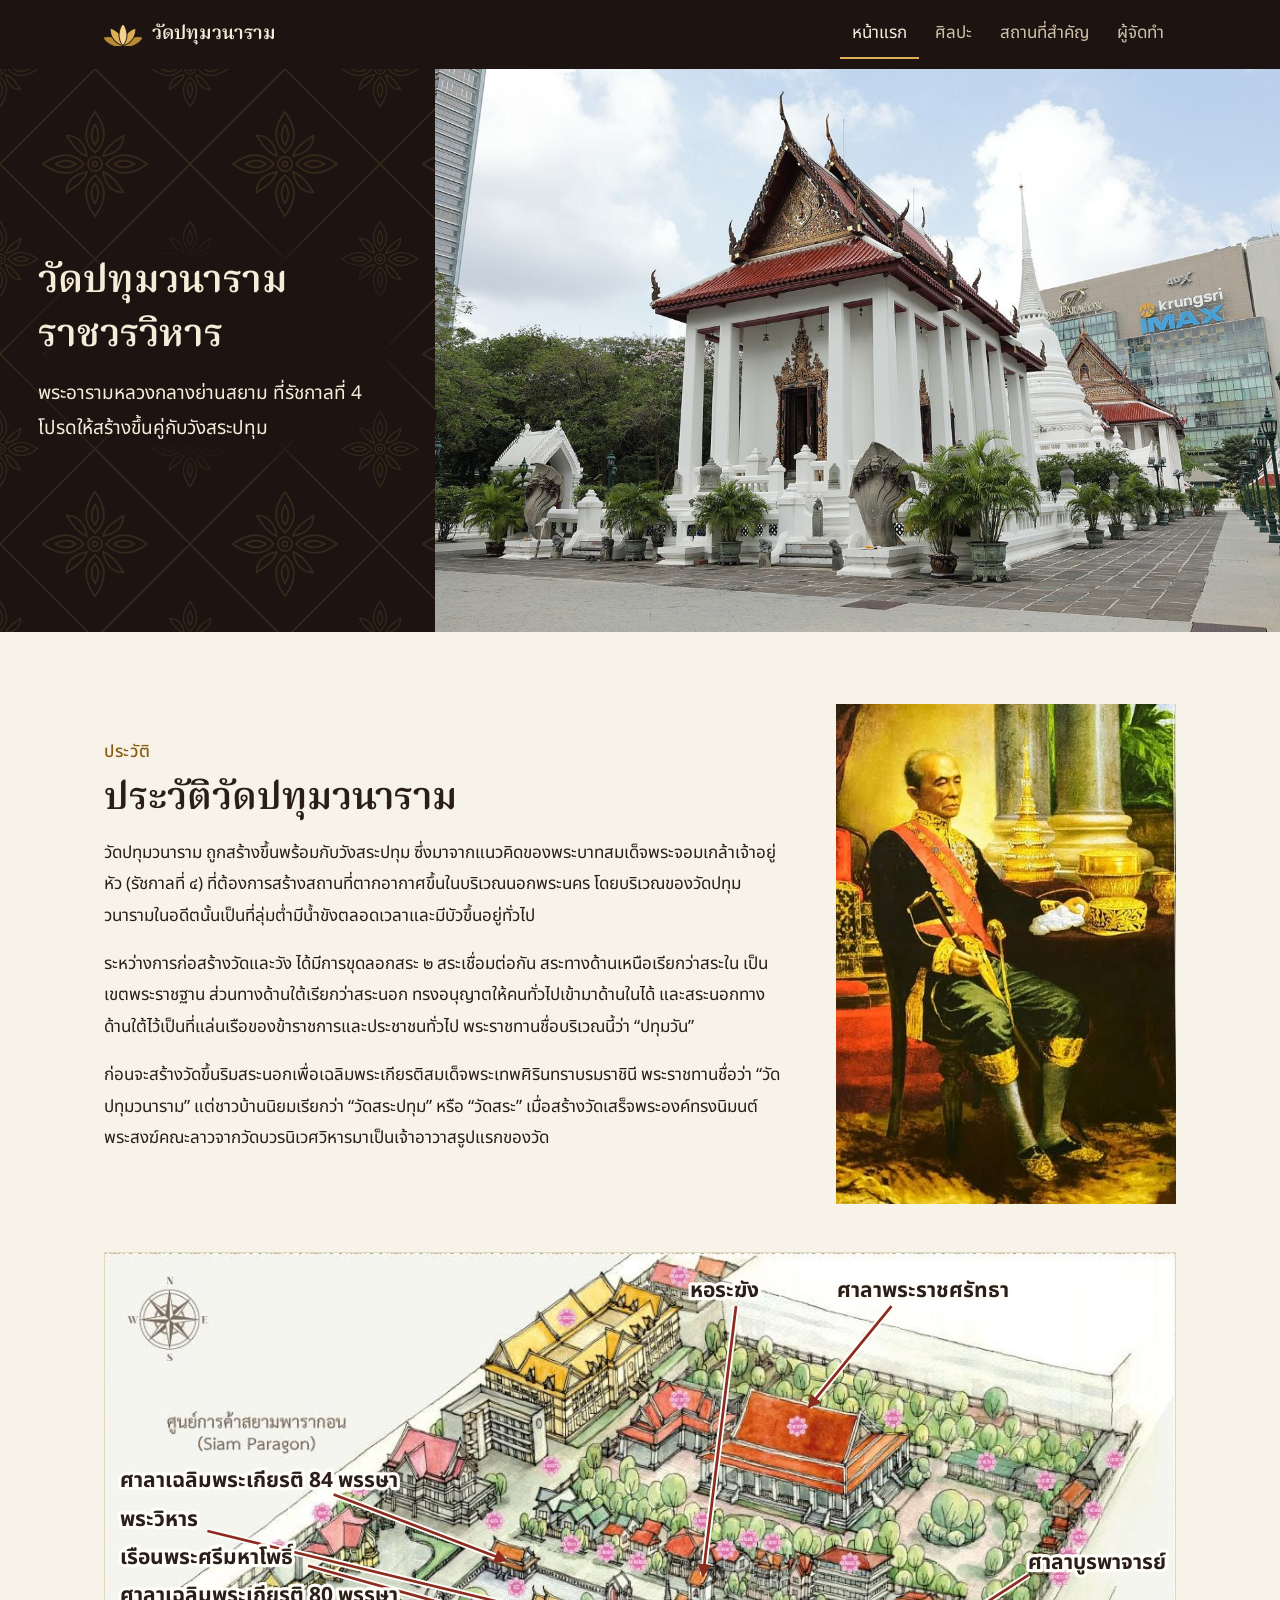
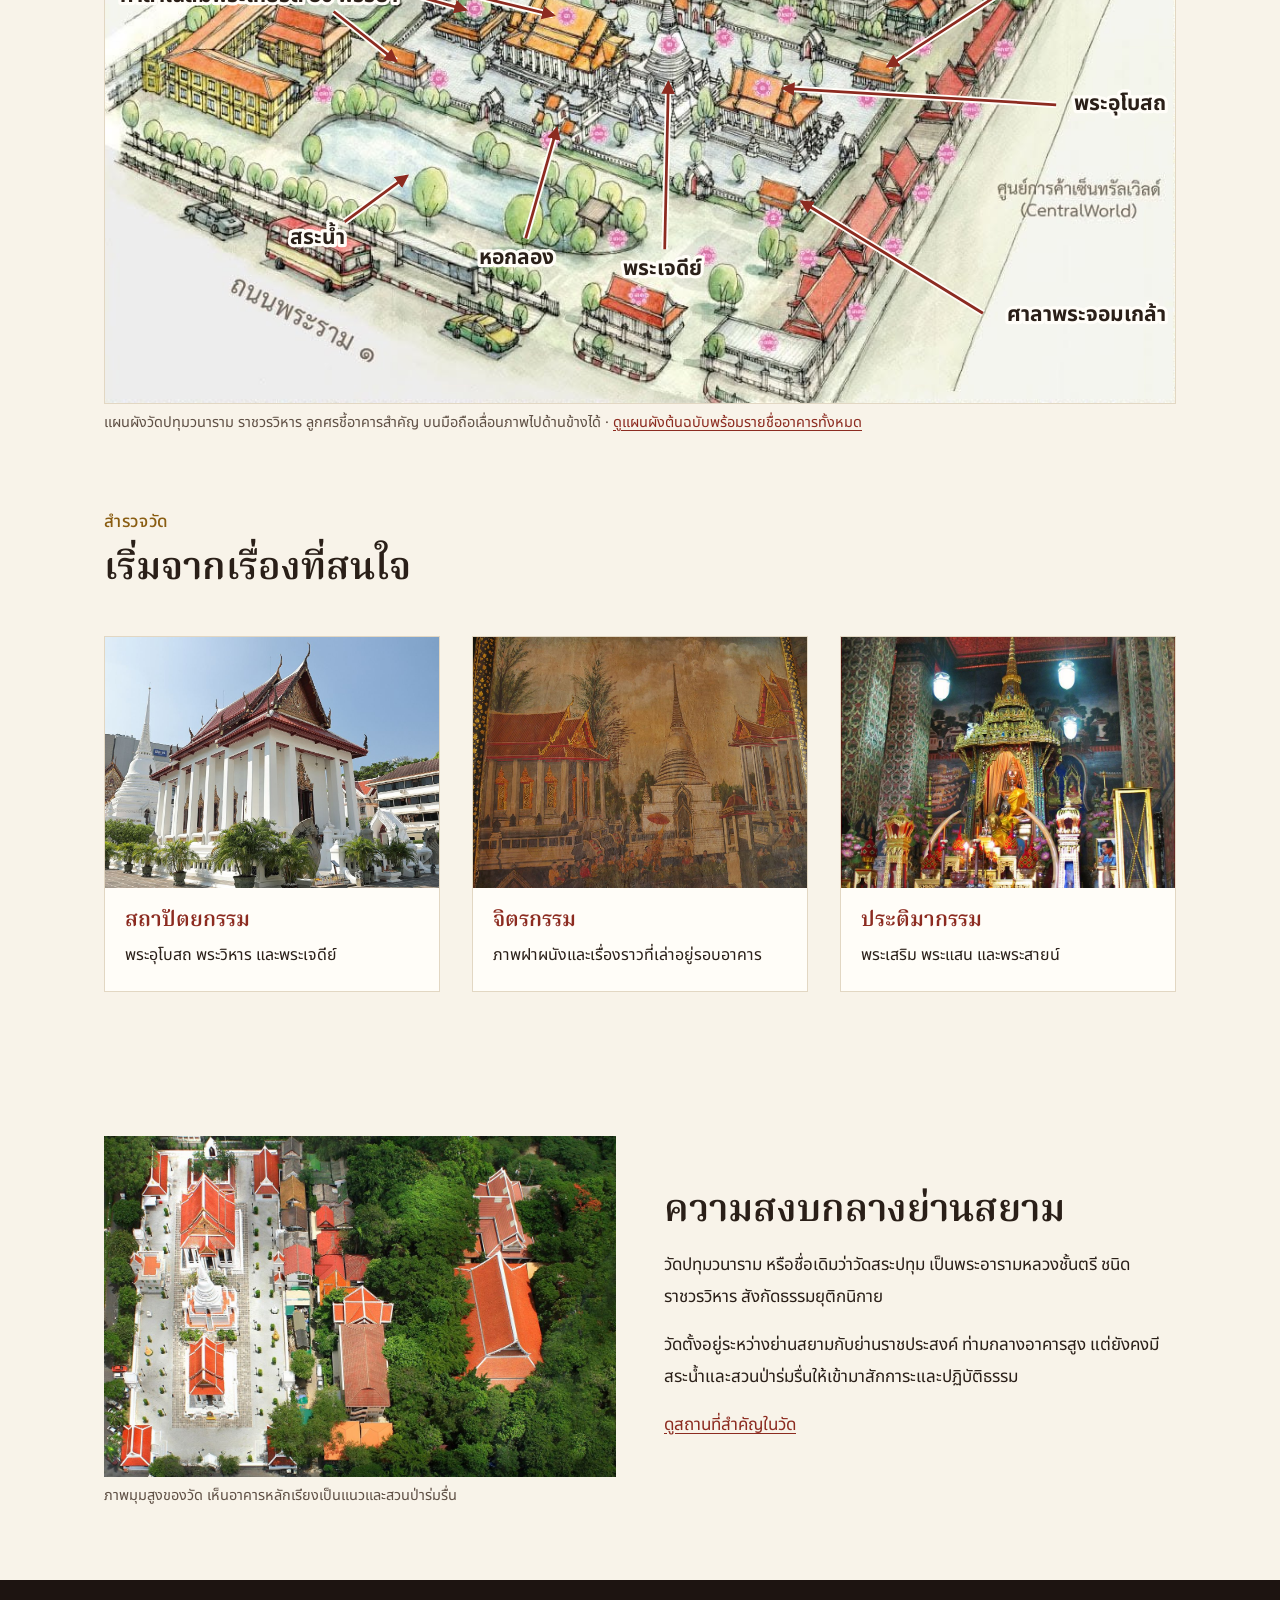
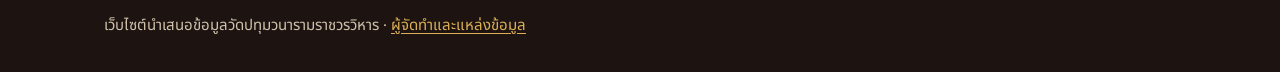
==== commit 9bf8974e: "Add labeled arrows to the temple plan Co-Authored-By: Claude Opus 5.5 <noreply@anthropic.com>" ====
--- a/index.html
+++ b/index.html
@@ -45,8 +45,49 @@
           </figure>
         </div>
         <figure class="plan" style="margin-top:48px">
-          <a href="assets/img/temple-plan.jpg"><img src="assets/img/temple-plan.jpg" alt="แผนผังวัดปทุมวนาราม ราชวรวิหาร ภาพวาดสีน้ำแสดงอาคารทั้งหมดในวัด สระน้ำ ถนนพระรามที่ 1 สยามพารากอน และเซ็นทรัลเวิลด์" width="1980" height="1188"></a>
-          <figcaption>แผนผังวัดปทุมวนาราม ราชวรวิหาร กดที่ภาพเพื่อดูขนาดเต็ม</figcaption>
+          <div class="plan-scroll" tabindex="0" role="region" aria-label="แผนผังวัดพร้อมลูกศรชี้อาคาร">
+            <svg class="plan-map" viewBox="0 0 1170 820" role="img" aria-label="แผนผังวัดปทุมวนารามพร้อมลูกศรชี้ ศาลาเฉลิมพระเกียรติ 84 พรรษา พระวิหาร เรือนพระศรีมหาโพธิ์ ศาลาเฉลิมพระเกียรติ 80 พรรษา ศาลาพระราชศรัทธา หอระฆัง ศาลาบูรพาจารย์ พระอุโบสถ ศาลาพระจอมเกล้า พระเจดีย์ หอกลอง สระน้ำ">
+              <defs><marker id="tip" viewBox="0 0 10 10" refX="8" refY="5" markerWidth="5" markerHeight="5" orient="auto"><path d="M0 0 10 5 0 10Z" fill="#8c2b20"/></marker></defs>
+              <image href="assets/img/temple-map.jpg" width="1170" height="820"/>
+              <line class="halo" x1="250" y1="264" x2="438" y2="336"/>
+              <line class="arrow" x1="250" y1="264" x2="438" y2="336" marker-end="url(#tip)"/>
+              <line class="halo" x1="112" y1="304" x2="490" y2="396"/>
+              <line class="arrow" x1="112" y1="304" x2="490" y2="396" marker-end="url(#tip)"/>
+              <line class="halo" x1="222" y1="342" x2="394" y2="390"/>
+              <line class="arrow" x1="222" y1="342" x2="394" y2="390" marker-end="url(#tip)"/>
+              <line class="halo" x1="250" y1="392" x2="318" y2="446"/>
+              <line class="arrow" x1="250" y1="392" x2="318" y2="446" marker-end="url(#tip)"/>
+              <line class="halo" x1="860" y1="58" x2="770" y2="168"/>
+              <line class="arrow" x1="860" y1="58" x2="770" y2="168" marker-end="url(#tip)"/>
+              <line class="halo" x1="690" y1="58" x2="654" y2="352"/>
+              <line class="arrow" x1="690" y1="58" x2="654" y2="352" marker-end="url(#tip)"/>
+              <line class="halo" x1="1010" y1="352" x2="856" y2="452"/>
+              <line class="arrow" x1="1010" y1="352" x2="856" y2="452" marker-end="url(#tip)"/>
+              <line class="halo" x1="1040" y1="494" x2="742" y2="476"/>
+              <line class="arrow" x1="1040" y1="494" x2="742" y2="476" marker-end="url(#tip)"/>
+              <line class="halo" x1="960" y1="722" x2="762" y2="600"/>
+              <line class="arrow" x1="960" y1="722" x2="762" y2="600" marker-end="url(#tip)"/>
+              <line class="halo" x1="612" y1="652" x2="616" y2="470"/>
+              <line class="arrow" x1="612" y1="652" x2="616" y2="470" marker-end="url(#tip)"/>
+              <line class="halo" x1="460" y1="640" x2="494" y2="520"/>
+              <line class="arrow" x1="460" y1="640" x2="494" y2="520" marker-end="url(#tip)"/>
+              <line class="halo" x1="262" y1="622" x2="330" y2="572"/>
+              <line class="arrow" x1="262" y1="622" x2="330" y2="572" marker-end="url(#tip)"/>
+              <text x="16" y="256" text-anchor="start">ศาลาเฉลิมพระเกียรติ 84 พรรษา</text>
+              <text x="16" y="298" text-anchor="start">พระวิหาร</text>
+              <text x="16" y="340" text-anchor="start">เรือนพระศรีมหาโพธิ์</text>
+              <text x="16" y="382" text-anchor="start">ศาลาเฉลิมพระเกียรติ 80 พรรษา</text>
+              <text x="800" y="48" text-anchor="start">ศาลาพระราชศรัทธา</text>
+              <text x="640" y="48" text-anchor="start">หอระฆัง</text>
+              <text x="1160" y="345" text-anchor="end">ศาลาบูรพาจารย์</text>
+              <text x="1160" y="500" text-anchor="end">พระอุโบสถ</text>
+              <text x="1160" y="730" text-anchor="end">ศาลาพระจอมเกล้า</text>
+              <text x="610" y="680" text-anchor="middle">พระเจดีย์</text>
+              <text x="450" y="668" text-anchor="middle">หอกลอง</text>
+              <text x="232" y="646" text-anchor="middle">สระน้ำ</text>
+            </svg>
+          </div>
+          <figcaption>แผนผังวัดปทุมวนาราม ราชวรวิหาร ลูกศรชี้อาคารสำคัญ บนมือถือเลื่อนภาพไปด้านข้างได้ · <a href="assets/img/temple-plan.jpg">ดูแผนผังต้นฉบับพร้อมรายชื่ออาคารทั้งหมด</a></figcaption>
         </figure>
       </div>
     </section>
--- a/assets/css/style.css
+++ b/assets/css/style.css
@@ -101,7 +101,7 @@
   grid-template-columns: minmax(0, 1fr) auto;
   align-items: center;
   color: var(--on-lacquer);
-  background: var(--lacquer);
+  background: var(--lacquer) url('../img/thai-pattern.svg') 0 0 / 190px 190px;
 }
 .hero img {
   grid-column: 2;
@@ -114,6 +114,7 @@
   max-width: none;
   margin: 0;
   padding: 32px clamp(24px, 3vw, 56px);
+  background: radial-gradient(closest-side, var(--lacquer) 72%, transparent);
 }
 .hero h1 { font-size: clamp(32px, 3vw, 56px); }
 .hero p { max-width: 24em; margin: 12px 0 0; font-size: 19px; }
@@ -174,6 +175,18 @@
 
 .plan { margin: 0; }
 .plan img { width: 100%; border: 1px solid var(--line); }
+.plan-scroll { overflow-x: auto; border: 1px solid var(--line); }
+.plan-map { display: block; width: 100%; min-width: 760px; height: auto; }
+.plan-map text {
+  font: 700 23px var(--sans);
+  fill: var(--ink);
+  stroke: var(--paper);
+  stroke-width: 7px;
+  stroke-linejoin: round;
+  paint-order: stroke;
+}
+.plan-map .halo { stroke: var(--paper); stroke-width: 7px; }
+.plan-map .arrow { stroke: var(--roof); stroke-width: 3px; }
 
 /* Mural stories */
 .mural-group { margin-top: 48px; }
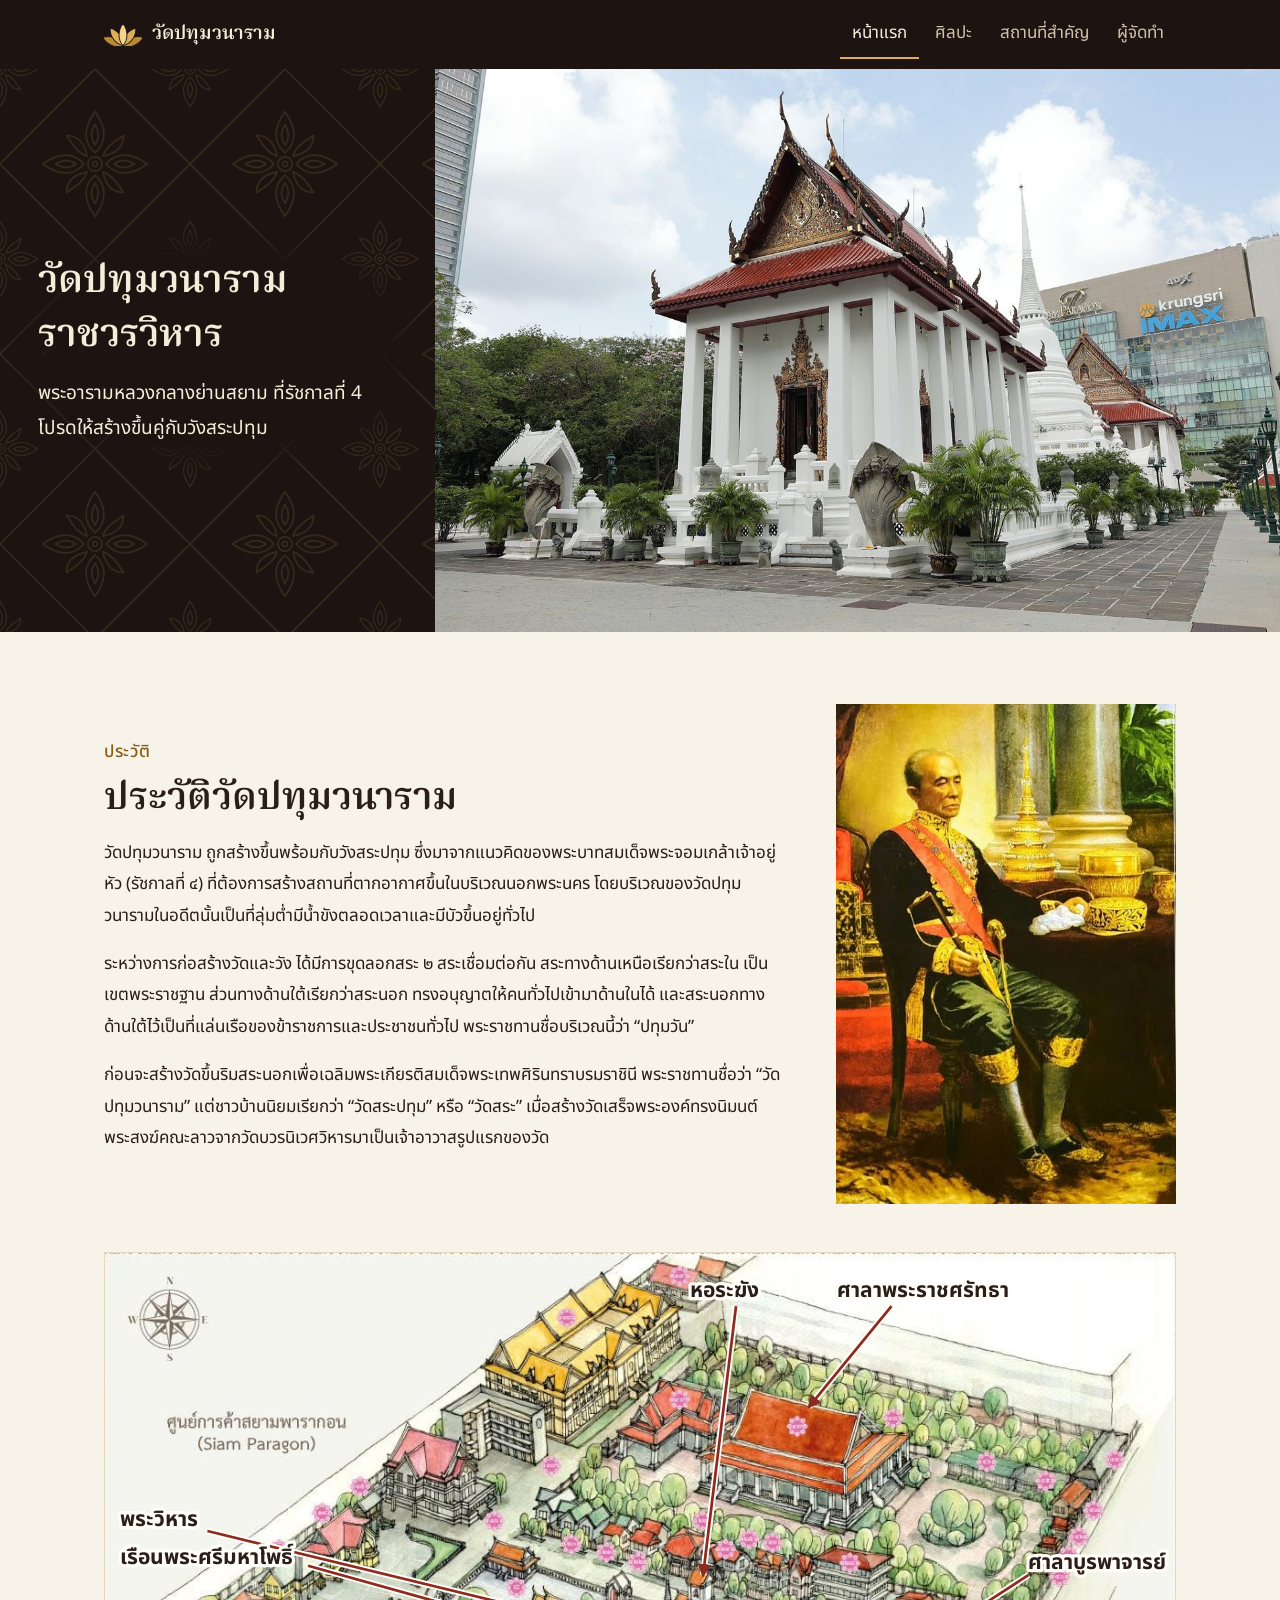
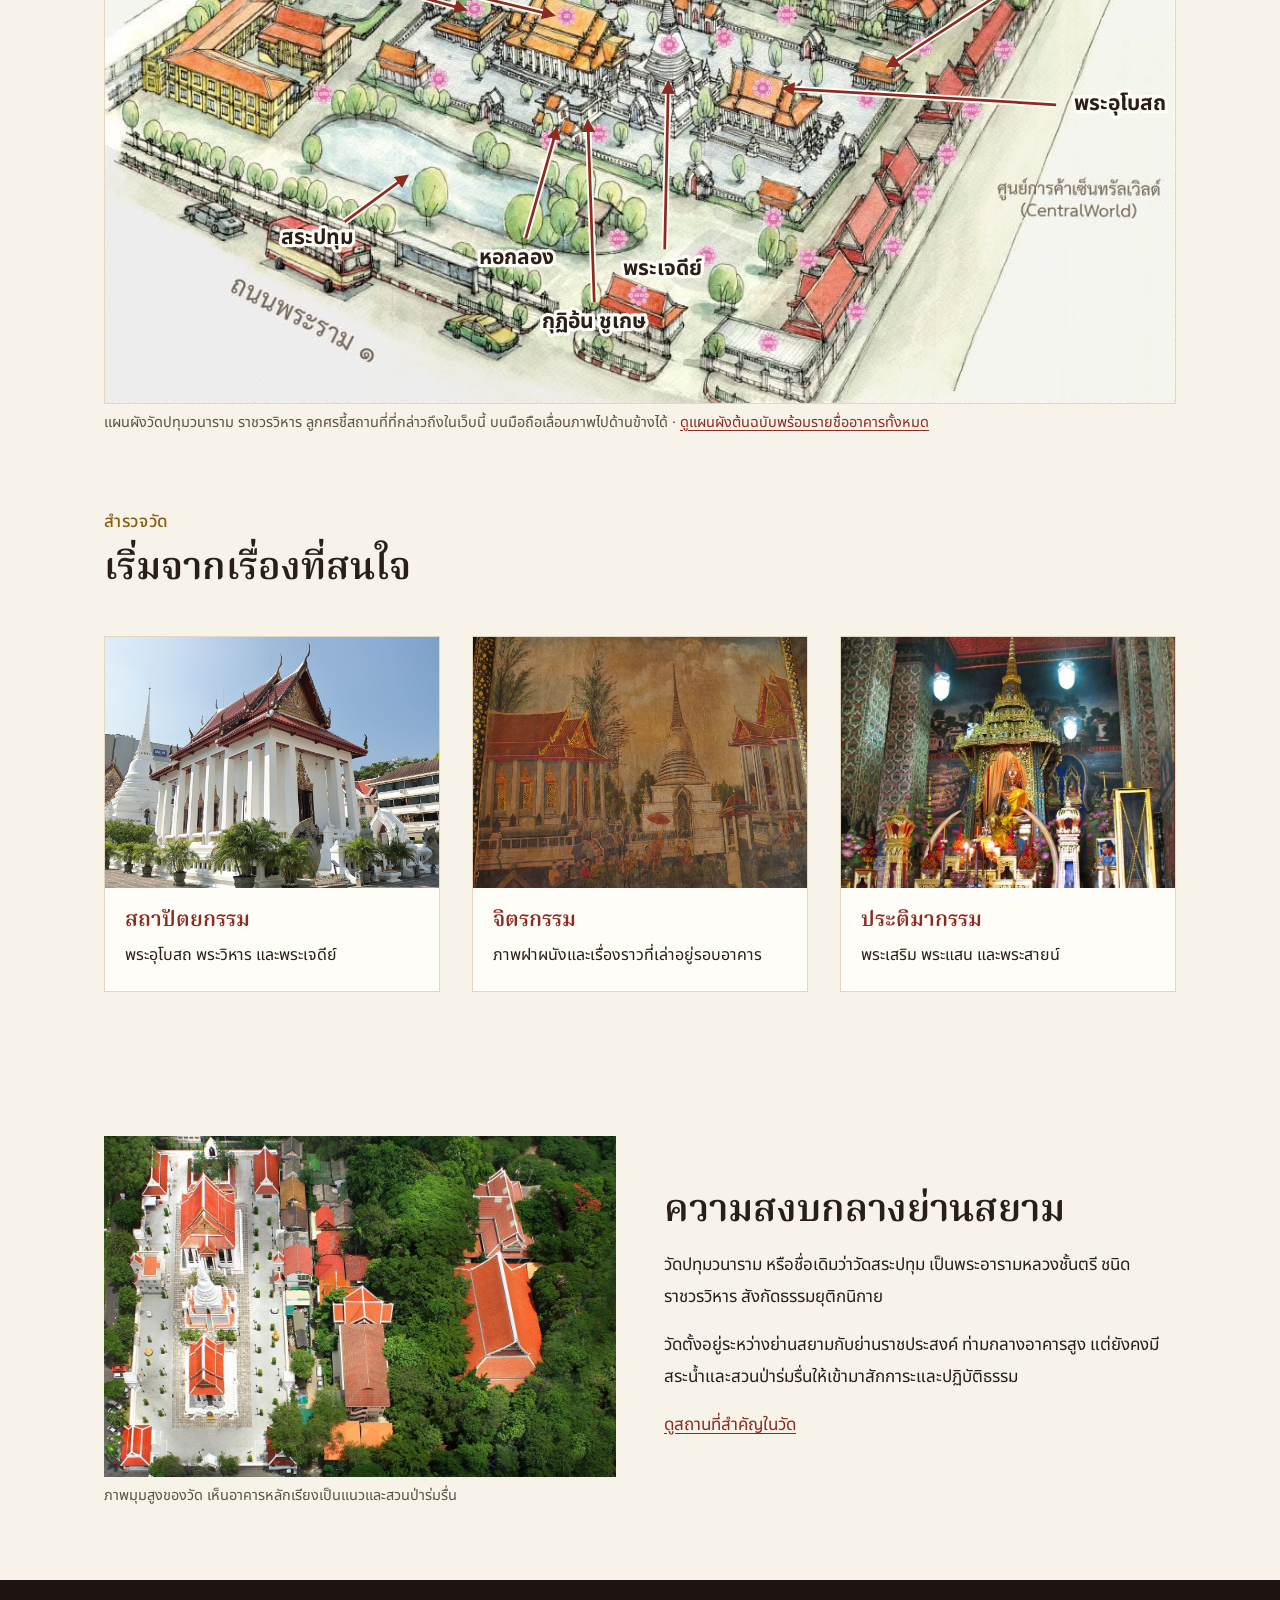
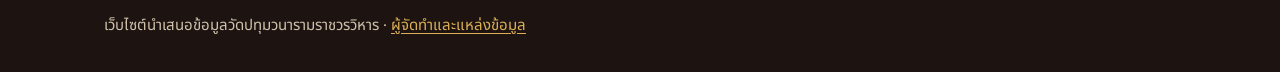
==== commit 34736109: "Limit plan arrows to places featured on the site Co-Authored-By: Claude Opus 5.5 <noreply@anthropic." ====
--- a/index.html
+++ b/index.html
@@ -46,17 +46,13 @@
         </div>
         <figure class="plan" style="margin-top:48px">
           <div class="plan-scroll" tabindex="0" role="region" aria-label="แผนผังวัดพร้อมลูกศรชี้อาคาร">
-            <svg class="plan-map" viewBox="0 0 1170 820" role="img" aria-label="แผนผังวัดปทุมวนารามพร้อมลูกศรชี้ ศาลาเฉลิมพระเกียรติ 84 พรรษา พระวิหาร เรือนพระศรีมหาโพธิ์ ศาลาเฉลิมพระเกียรติ 80 พรรษา ศาลาพระราชศรัทธา หอระฆัง ศาลาบูรพาจารย์ พระอุโบสถ ศาลาพระจอมเกล้า พระเจดีย์ หอกลอง สระน้ำ">
+            <svg class="plan-map" viewBox="0 0 1170 820" role="img" aria-label="แผนผังวัดปทุมวนารามพร้อมลูกศรชี้ พระวิหาร เรือนพระศรีมหาโพธิ์ ศาลาพระราชศรัทธา หอระฆัง ศาลาบูรพาจารย์ พระอุโบสถ พระเจดีย์ หอกลอง สระปทุม กุฏิอ้น ชูเกษ">
               <defs><marker id="tip" viewBox="0 0 10 10" refX="8" refY="5" markerWidth="5" markerHeight="5" orient="auto"><path d="M0 0 10 5 0 10Z" fill="#8c2b20"/></marker></defs>
               <image href="assets/img/temple-map.jpg" width="1170" height="820"/>
-              <line class="halo" x1="250" y1="264" x2="438" y2="336"/>
-              <line class="arrow" x1="250" y1="264" x2="438" y2="336" marker-end="url(#tip)"/>
               <line class="halo" x1="112" y1="304" x2="490" y2="396"/>
               <line class="arrow" x1="112" y1="304" x2="490" y2="396" marker-end="url(#tip)"/>
               <line class="halo" x1="222" y1="342" x2="394" y2="390"/>
               <line class="arrow" x1="222" y1="342" x2="394" y2="390" marker-end="url(#tip)"/>
-              <line class="halo" x1="250" y1="392" x2="318" y2="446"/>
-              <line class="arrow" x1="250" y1="392" x2="318" y2="446" marker-end="url(#tip)"/>
               <line class="halo" x1="860" y1="58" x2="770" y2="168"/>
               <line class="arrow" x1="860" y1="58" x2="770" y2="168" marker-end="url(#tip)"/>
               <line class="halo" x1="690" y1="58" x2="654" y2="352"/>
@@ -65,29 +61,27 @@
               <line class="arrow" x1="1010" y1="352" x2="856" y2="452" marker-end="url(#tip)"/>
               <line class="halo" x1="1040" y1="494" x2="742" y2="476"/>
               <line class="arrow" x1="1040" y1="494" x2="742" y2="476" marker-end="url(#tip)"/>
-              <line class="halo" x1="960" y1="722" x2="762" y2="600"/>
-              <line class="arrow" x1="960" y1="722" x2="762" y2="600" marker-end="url(#tip)"/>
               <line class="halo" x1="612" y1="652" x2="616" y2="470"/>
               <line class="arrow" x1="612" y1="652" x2="616" y2="470" marker-end="url(#tip)"/>
               <line class="halo" x1="460" y1="640" x2="494" y2="520"/>
               <line class="arrow" x1="460" y1="640" x2="494" y2="520" marker-end="url(#tip)"/>
               <line class="halo" x1="262" y1="622" x2="330" y2="572"/>
               <line class="arrow" x1="262" y1="622" x2="330" y2="572" marker-end="url(#tip)"/>
-              <text x="16" y="256" text-anchor="start">ศาลาเฉลิมพระเกียรติ 84 พรรษา</text>
+              <line class="halo" x1="535" y1="710" x2="528" y2="512"/>
+              <line class="arrow" x1="535" y1="710" x2="528" y2="512" marker-end="url(#tip)"/>
               <text x="16" y="298" text-anchor="start">พระวิหาร</text>
               <text x="16" y="340" text-anchor="start">เรือนพระศรีมหาโพธิ์</text>
-              <text x="16" y="382" text-anchor="start">ศาลาเฉลิมพระเกียรติ 80 พรรษา</text>
               <text x="800" y="48" text-anchor="start">ศาลาพระราชศรัทธา</text>
               <text x="640" y="48" text-anchor="start">หอระฆัง</text>
               <text x="1160" y="345" text-anchor="end">ศาลาบูรพาจารย์</text>
               <text x="1160" y="500" text-anchor="end">พระอุโบสถ</text>
-              <text x="1160" y="730" text-anchor="end">ศาลาพระจอมเกล้า</text>
               <text x="610" y="680" text-anchor="middle">พระเจดีย์</text>
               <text x="450" y="668" text-anchor="middle">หอกลอง</text>
-              <text x="232" y="646" text-anchor="middle">สระน้ำ</text>
+              <text x="232" y="646" text-anchor="middle">สระปทุม</text>
+              <text x="535" y="738" text-anchor="middle">กุฏิอ้น ชูเกษ</text>
             </svg>
           </div>
-          <figcaption>แผนผังวัดปทุมวนาราม ราชวรวิหาร ลูกศรชี้อาคารสำคัญ บนมือถือเลื่อนภาพไปด้านข้างได้ · <a href="assets/img/temple-plan.jpg">ดูแผนผังต้นฉบับพร้อมรายชื่ออาคารทั้งหมด</a></figcaption>
+          <figcaption>แผนผังวัดปทุมวนาราม ราชวรวิหาร ลูกศรชี้สถานที่ที่กล่าวถึงในเว็บนี้ บนมือถือเลื่อนภาพไปด้านข้างได้ · <a href="assets/img/temple-plan.jpg">ดูแผนผังต้นฉบับพร้อมรายชื่ออาคารทั้งหมด</a></figcaption>
         </figure>
       </div>
     </section>
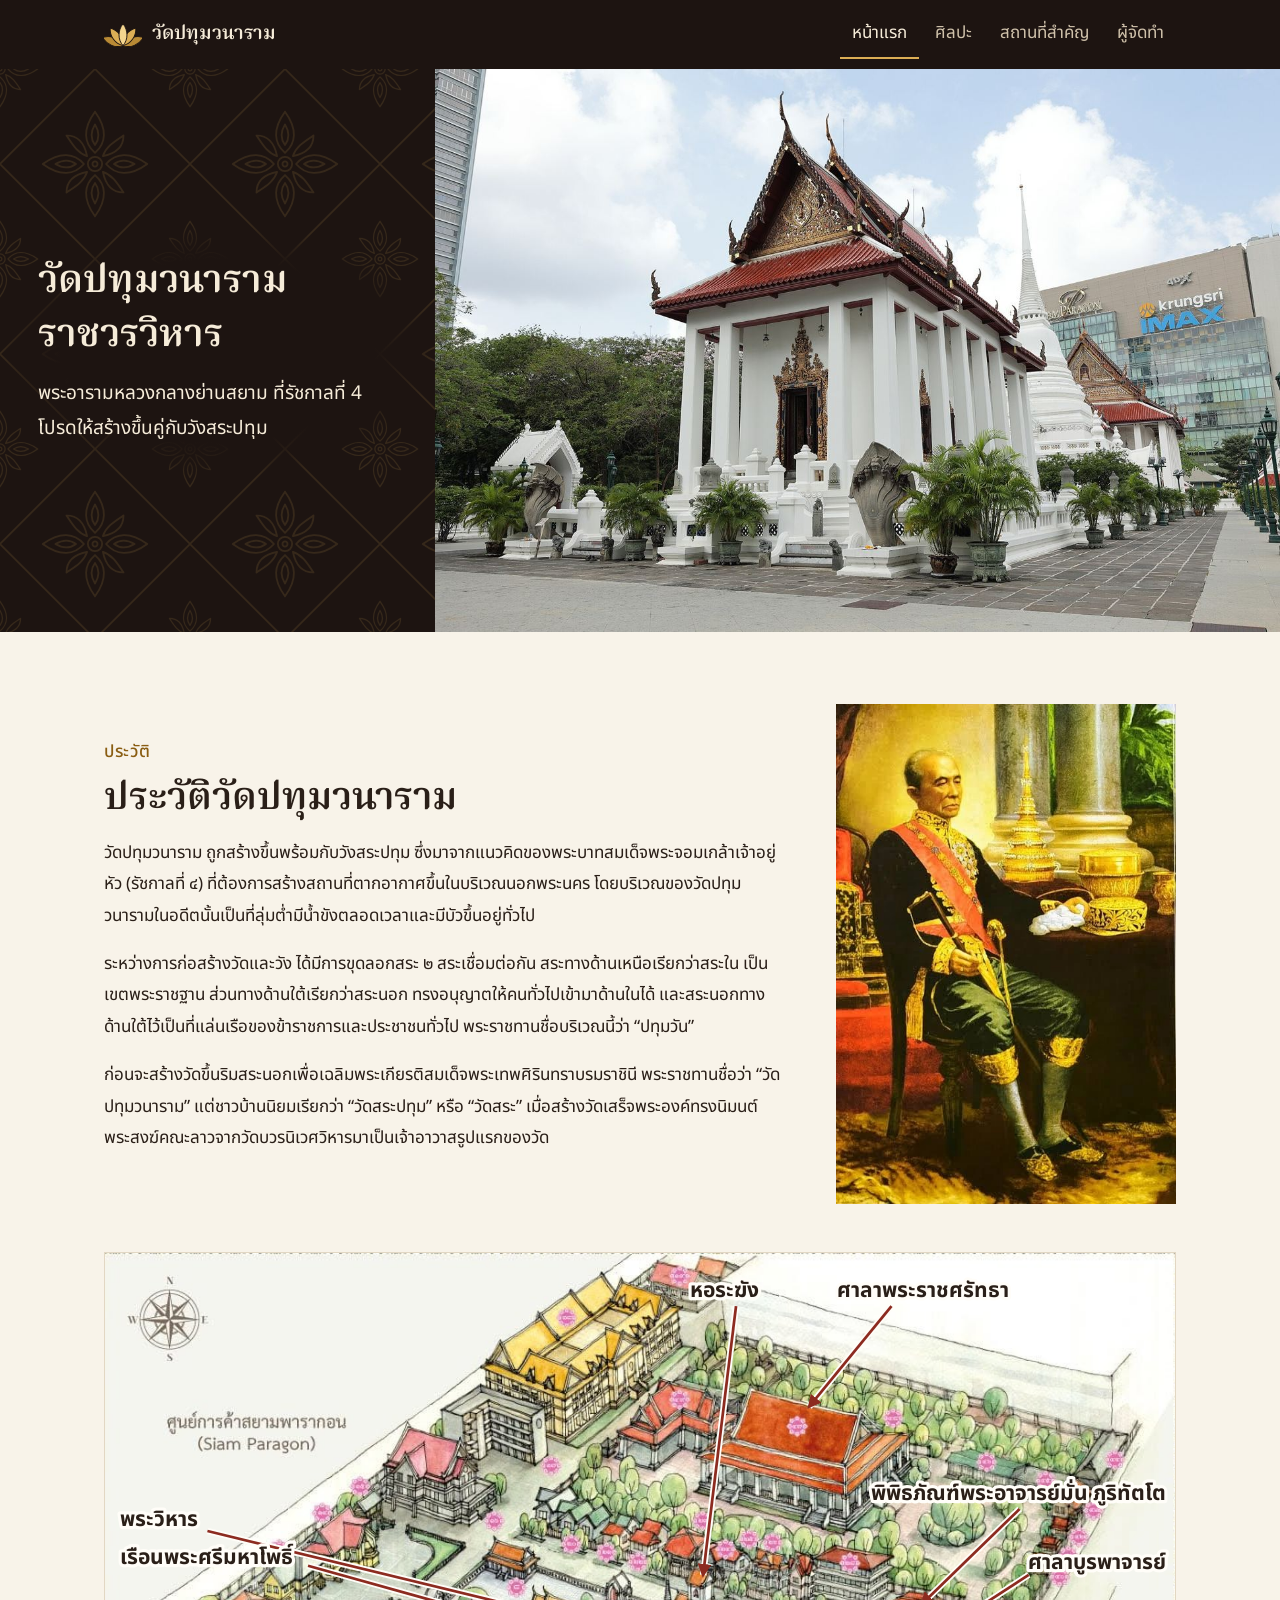
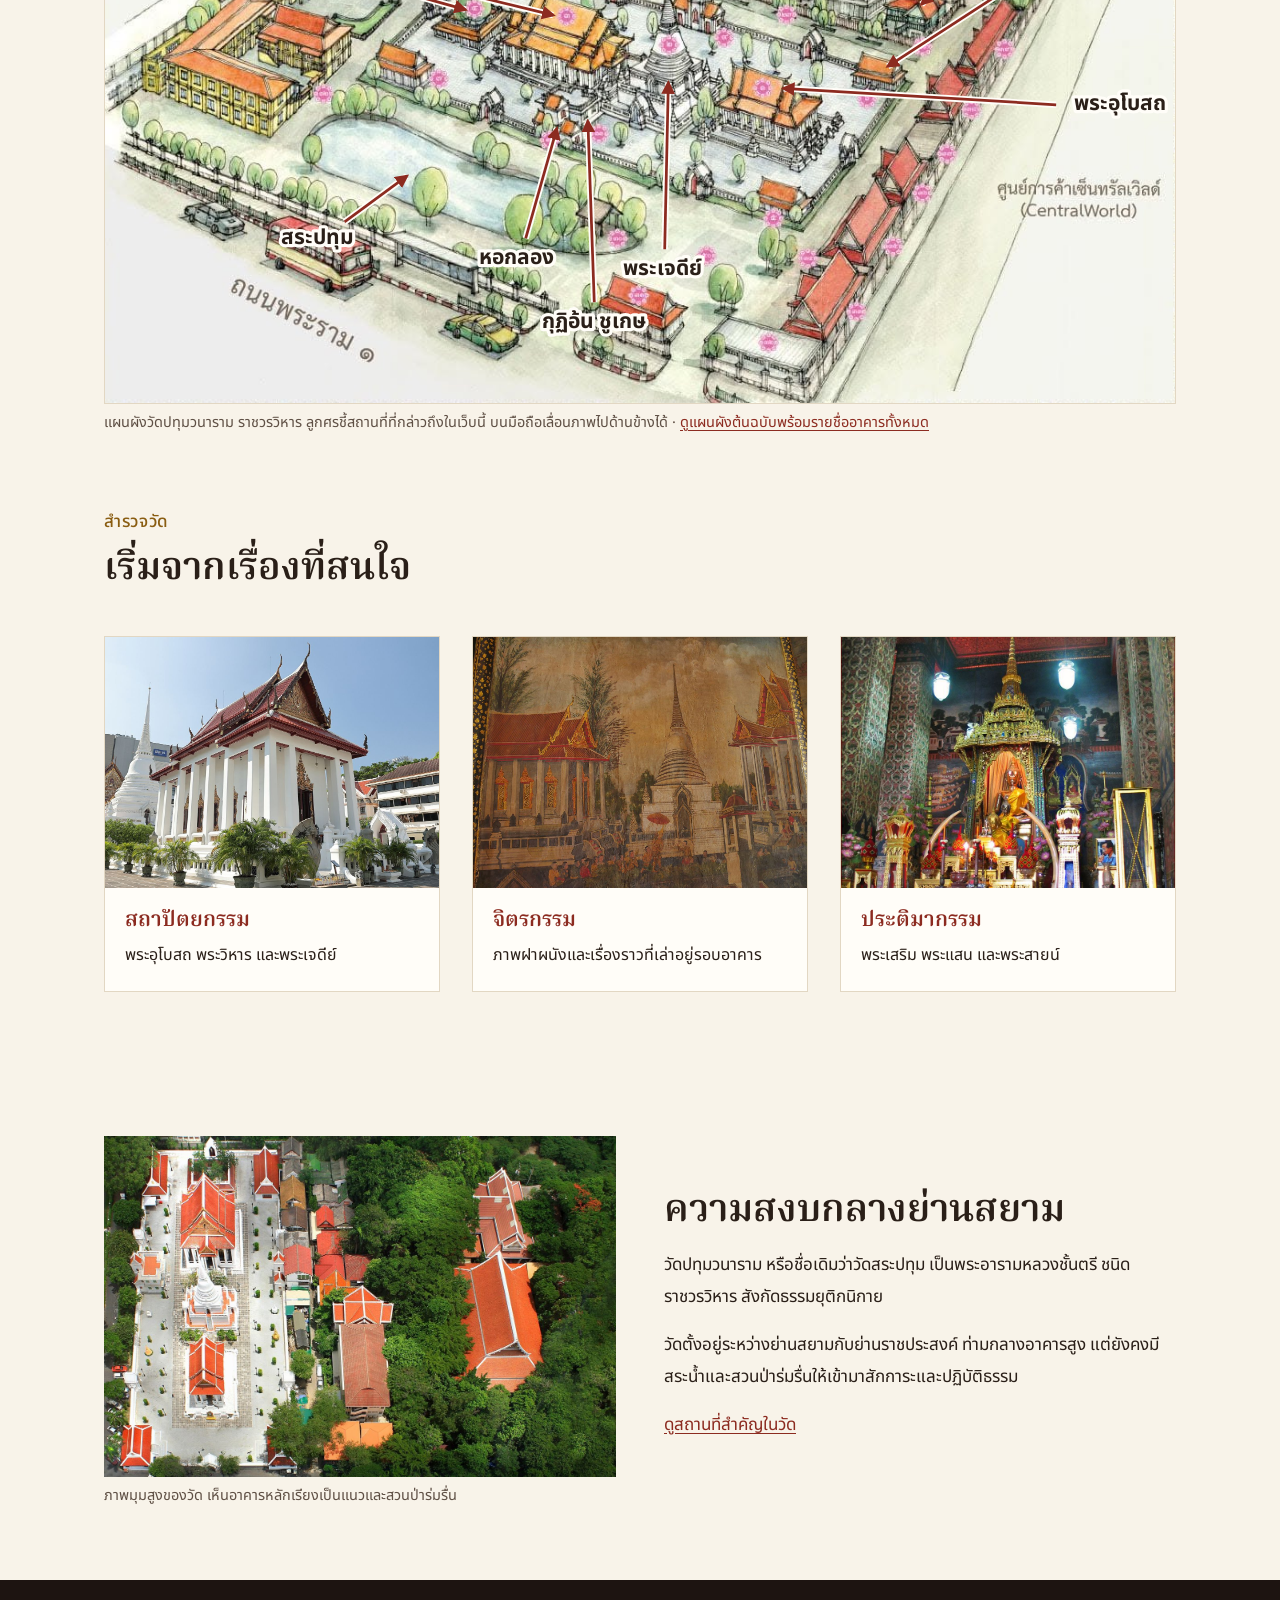
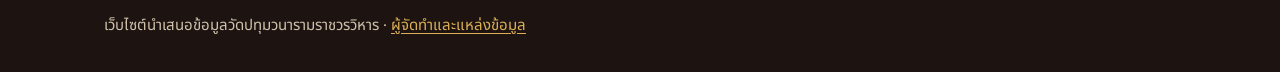
==== commit 353a8c9b: "Add museum arrow to the temple plan Co-Authored-By: Claude Opus 5.5 <noreply@anthropic.com>" ====
--- a/index.html
+++ b/index.html
@@ -46,7 +46,7 @@
         </div>
         <figure class="plan" style="margin-top:48px">
           <div class="plan-scroll" tabindex="0" role="region" aria-label="แผนผังวัดพร้อมลูกศรชี้อาคาร">
-            <svg class="plan-map" viewBox="0 0 1170 820" role="img" aria-label="แผนผังวัดปทุมวนารามพร้อมลูกศรชี้ พระวิหาร เรือนพระศรีมหาโพธิ์ ศาลาพระราชศรัทธา หอระฆัง ศาลาบูรพาจารย์ พระอุโบสถ พระเจดีย์ หอกลอง สระปทุม กุฏิอ้น ชูเกษ">
+            <svg class="plan-map" viewBox="0 0 1170 820" role="img" aria-label="แผนผังวัดปทุมวนารามพร้อมลูกศรชี้ พระวิหาร เรือนพระศรีมหาโพธิ์ ศาลาพระราชศรัทธา หอระฆัง พิพิธภัณฑ์พระอาจารย์มั่น ภูริทัตโต ศาลาบูรพาจารย์ พระอุโบสถ พระเจดีย์ หอกลอง สระปทุม กุฏิอ้น ชูเกษ">
               <defs><marker id="tip" viewBox="0 0 10 10" refX="8" refY="5" markerWidth="5" markerHeight="5" orient="auto"><path d="M0 0 10 5 0 10Z" fill="#8c2b20"/></marker></defs>
               <image href="assets/img/temple-map.jpg" width="1170" height="820"/>
               <line class="halo" x1="112" y1="304" x2="490" y2="396"/>
@@ -57,6 +57,8 @@
               <line class="arrow" x1="860" y1="58" x2="770" y2="168" marker-end="url(#tip)"/>
               <line class="halo" x1="690" y1="58" x2="654" y2="352"/>
               <line class="arrow" x1="690" y1="58" x2="654" y2="352" marker-end="url(#tip)"/>
+              <line class="halo" x1="1000" y1="280" x2="893" y2="384"/>
+              <line class="arrow" x1="1000" y1="280" x2="893" y2="384" marker-end="url(#tip)"/>
               <line class="halo" x1="1010" y1="352" x2="856" y2="452"/>
               <line class="arrow" x1="1010" y1="352" x2="856" y2="452" marker-end="url(#tip)"/>
               <line class="halo" x1="1040" y1="494" x2="742" y2="476"/>
@@ -73,6 +75,7 @@
               <text x="16" y="340" text-anchor="start">เรือนพระศรีมหาโพธิ์</text>
               <text x="800" y="48" text-anchor="start">ศาลาพระราชศรัทธา</text>
               <text x="640" y="48" text-anchor="start">หอระฆัง</text>
+              <text x="1160" y="270" text-anchor="end">พิพิธภัณฑ์พระอาจารย์มั่น ภูริทัตโต</text>
               <text x="1160" y="345" text-anchor="end">ศาลาบูรพาจารย์</text>
               <text x="1160" y="500" text-anchor="end">พระอุโบสถ</text>
               <text x="610" y="680" text-anchor="middle">พระเจดีย์</text>
